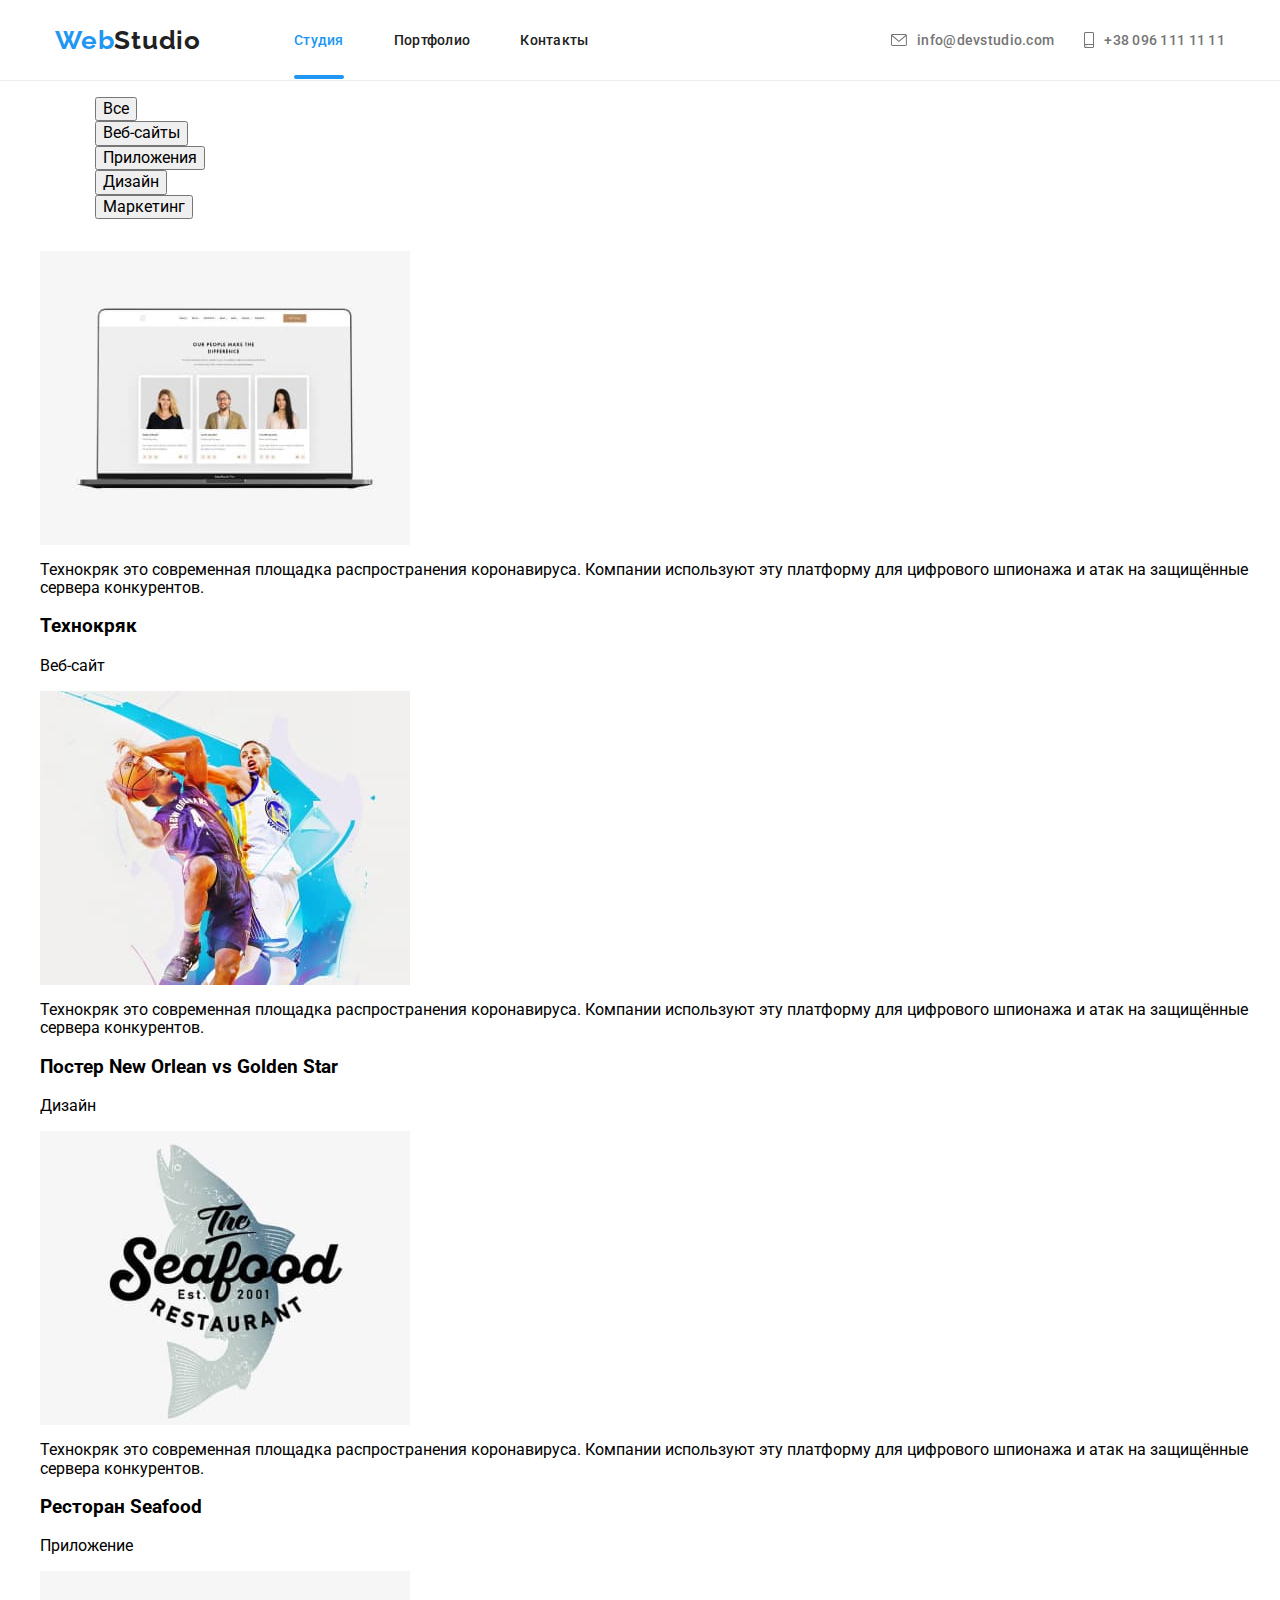
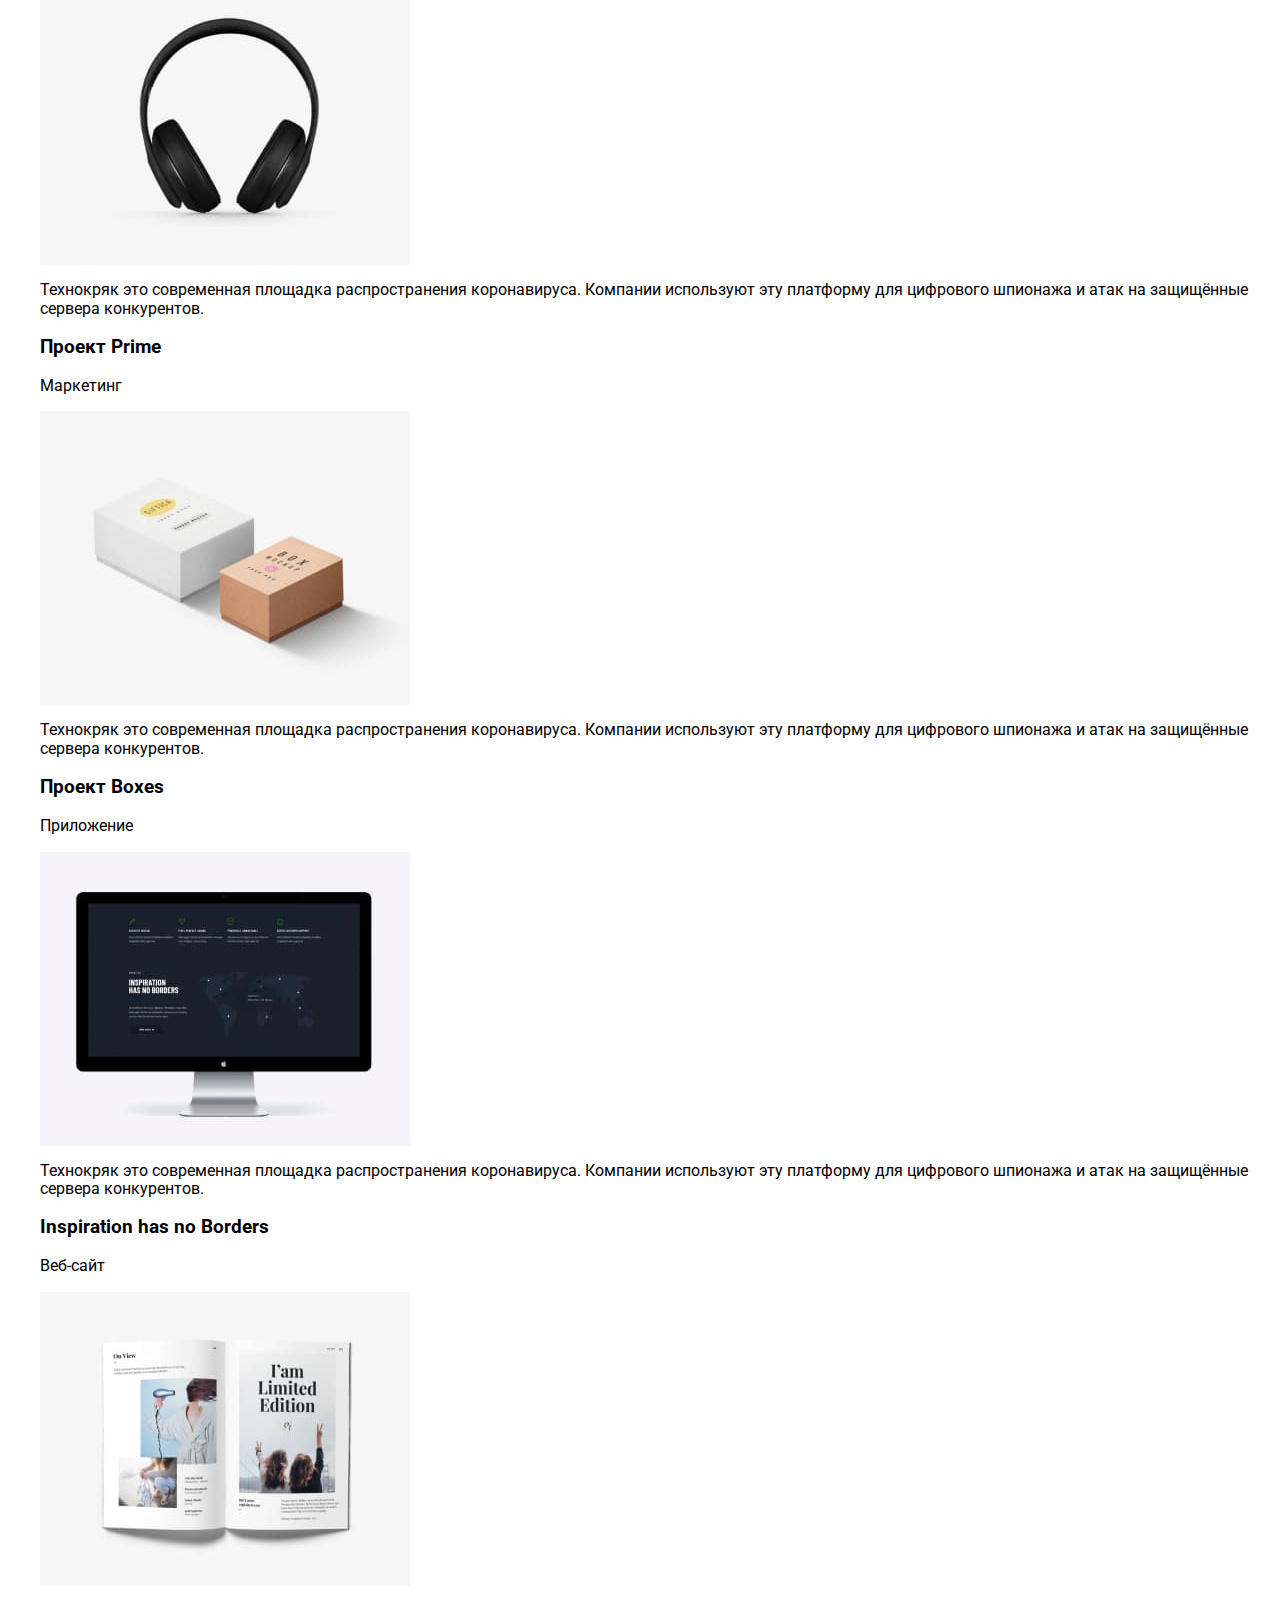
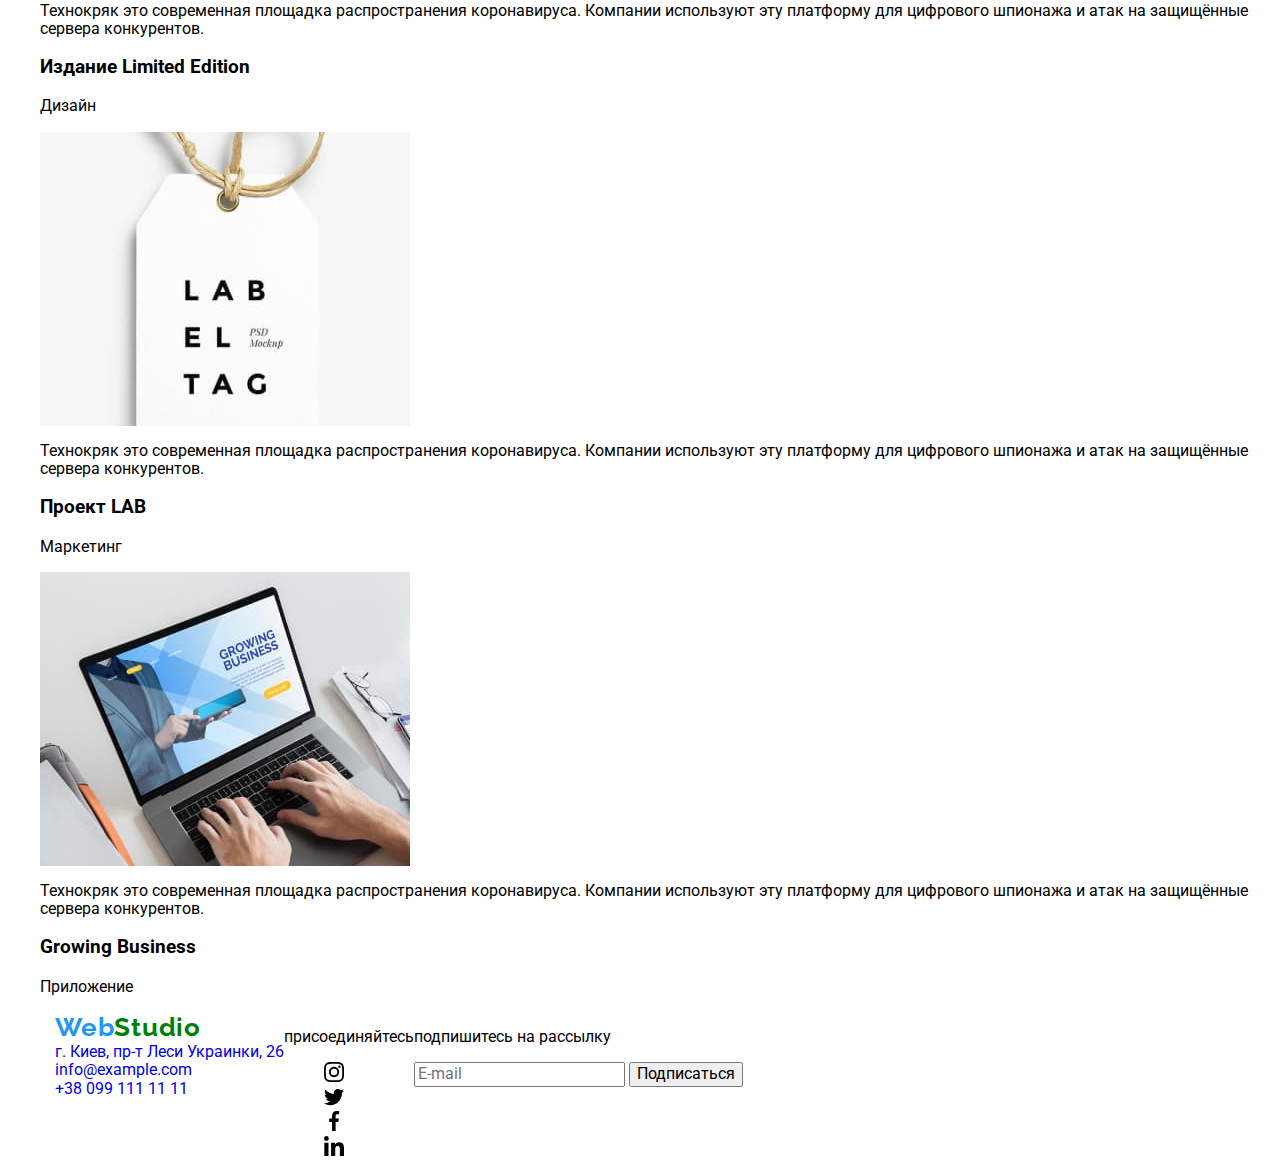
==== portfolio.html @ 6db517cf "Хедер годов. Меню-бургер, почти готово=)" ====
<!DOCTYPE html>
<html lang="ru">
<head>
    <meta charset="UTF-8">
    <meta name="viewport" content="width=device-width, initial-scale=1.0">
    <title>Portfolio</title>
    <link rel="stylesheet" href="./css/modern-normalize.css">
    <link rel="stylesheet" href="./css/main.min.css">
    <link href="https://fonts.googleapis.com/css2?family=Raleway:wght@700&family=Roboto:wght@400;500;700;900&display=swap"
        rel="stylesheet">
    <link rel="preconnect" href="https://fonts.gstatic.com">
</head>
<body>
    <header class="page-header">
        <div class="container--flex page-header__container">
            <a href="#" class="logo-webstudio">Web<span class="logo-webstudio__studio">Studio</span></a>
            <nav class="page-header__site-nav">
                <ul class="nav-list">
                    <li class="nav-list__item"><a class="nav-list__link nav-list__link--current"
                            href="./index.html">Студия</a></li>
                    <li class="nav-list__item"><a class="nav-list__link" href="./portfolio.html">Портфолио</a></li>
                    <li class="nav-list__item"><a class="nav-list__link" href="#contacts">Контакты</a></li>
                </ul>
            </nav>
            <ul class="contact-list">
                <li class="contact-list__item">
                    <a class="contact-list__link" href="mailto:info@devstudio.com">
                        <svg class="contact-list__icon" width="16px" height="12px">
                            <use href="./images/icons.svg#icon-envelope"></use>
                        </svg>
                        info@devstudio.com</a>
                </li>
                <li class="contact-list__item">
                    <a class="contact-list__link" href="tel:+380961111111">
                        <svg class="contact-list__icon" width="10px" height="16px">
                            <use href="./images/icons.svg#icon-smartphone"></use>
                        </svg>
                        +38 096 111 11 11</a>
                </li>
            </ul>
            <button class="page-header__mobileMenu-button">
                <svg class="" width="40px" height="40px">
                    <use href="./images/icons.svg#icon-mobile-menu"></use>
                </svg>
            </button>
        </div>
    </header>
    <main>
        <section class="portfolio">
            <h1 class="visually-hidden">Примеры наших работ</h1>
                <div class="container--flex portfolio__buttons-container">
                    <ul class="portfolio__buttons-list">
                        <li class="portfolio__buttons-item">
                            <button class="portfolio__buttons" type="button">Все</button>
                        </li>
                        <li class="portfolio__buttons-item">
                            <button class="portfolio__buttons" type="button">Веб-сайты</button>
                        </li>
                        <li class="portfolio__buttons-item">
                            <button class="portfolio__buttons" type="button">Приложения</button>
                        </li>
                        <li class="portfolio__buttons-item">
                            <button class="portfolio__buttons" type="button">Дизайн</button>
                        </li>
                        <li class="portfolio__buttons-item">
                            <button class="portfolio__buttons" type="button">Маркетинг</button>
                        </li>
                    </ul>
                </div>
                <div class="container--no-flex portfolio__sites-container--position">
                    <ul class="portfolio__works-list">
                        <li class="portfolio__works-item">
                            <div class="portfolio__photos-container">
                                <img src="./images/technokryak.jpg" alt="img">
                                <div class="portfolio__info-container"> 
                                    <p class="portfolio__info-text">Технокряк это современная площадка распространения коронавируса. Компании используют эту платформу для цифрового
                                    шпионажа и атак на защищённые сервера конкурентов.</p>
                                </div>
                            </div>
                            <div class="portfolio__sites-container">
                                <h3 class="portfolio__sites-name">Технокряк</h3>
                                <p class="portfolio__sites-description">Веб-сайт</p>
                            </div>
                        </li>
                        <li class="portfolio__works-item">
                            <div class="portfolio__photos-container">
                                <img src="./images/poster.jpg" alt="img">
                                <div class="portfolio__info-container">
                                    <p class="portfolio__info-text">Технокряк это современная площадка распространения коронавируса. Компании используют эту платформу для цифрового
                                    шпионажа и атак на защищённые сервера конкурентов.</p>
                                </div>
                            </div>
                            <div class="portfolio__sites-container">
                                <h3 class="portfolio__sites-name">Постер New Orlean vs Golden Star</h3>
                                <p class="portfolio__sites-description">Дизайн</p>
                            </div>
                        </li>
                        <li class="portfolio__works-item">
                            <div class="portfolio__photos-container">
                                <img src="./images/restaurant.jpg" alt="img">
                                <div class="portfolio__info-container">
                                    <p class="portfolio__info-text">Технокряк это современная площадка распространения коронавируса. Компании используют эту платформу для
                                        цифрового
                                        шпионажа и атак на защищённые сервера конкурентов.</p>
                                </div>
                            </div>
                            <div class="portfolio__sites-container">
                                <h3 class="portfolio__sites-name">Ресторан Seafood</h3>
                                <p class="portfolio__sites-description">Приложение</p>
                            </div>
                        </li>
                        <li class="portfolio__works-item">
                            <div class="portfolio__photos-container">
                                <img src="./images/prime.jpg" alt="img">
                                <div class="portfolio__info-container">
                                    <p class="portfolio__info-text">Технокряк это современная площадка распространения коронавируса. Компании используют эту платформу для
                                        цифрового
                                        шпионажа и атак на защищённые сервера конкурентов.</p>
                                </div>
                            </div>
                            <div class="portfolio__sites-container">
                                <h3 class="portfolio__sites-name">Проект Prime</h3>
                                <p class="portfolio__sites-description">Маркетинг</p>
                            </div>
                        </li>
                        <li class="portfolio__works-item">
                            <div class="portfolio__photos-container">
                                <img src="./images/box.jpg" alt="img">
                                <div class="portfolio__info-container">
                                    <p class="portfolio__info-text">Технокряк это современная площадка распространения коронавируса. Компании используют эту платформу для
                                        цифрового
                                        шпионажа и атак на защищённые сервера конкурентов.</p>
                                </div>
                            </div>
                            <div class="portfolio__sites-container">
                                <h3 class="portfolio__sites-name">Проект Boxes</h3>
                                <p class="portfolio__sites-description">Приложение</p>
                            </div>
                        </li>
                        <li class="portfolio__works-item">
                            <div class="portfolio__photos-container">
                               <img src="./images/borders.jpg" alt="img">
                                <div class="portfolio__info-container">
                                    <p class="portfolio__info-text">Технокряк это современная площадка распространения коронавируса. Компании используют эту платформу для
                                        цифрового
                                        шпионажа и атак на защищённые сервера конкурентов.</p>
                                </div>
                            </div>
                            <div class="portfolio__sites-container">
                                <h3 class="portfolio__sites-name">Inspiration has no Borders</h3>
                                <p class="portfolio__sites-description">Веб-сайт</p>
                            </div>
                        </li>
                        <li class="portfolio__works-item">
                            <div class="portfolio__photos-container">
                                <img src="./images/limitededition.jpg" alt="img">
                                <div class="portfolio__info-container">
                                    <p class="portfolio__info-text">Технокряк это современная площадка распространения коронавируса. Компании используют эту платформу для
                                        цифрового
                                        шпионажа и атак на защищённые сервера конкурентов.</p>
                                </div>
                            </div>
                            <div class="portfolio__sites-container">
                                <h3 class="portfolio__sites-name">Издание Limited Edition</h3>
                                <p class="portfolio__sites-description">Дизайн</p>
                            </div>
                        </li>
                        <li class="portfolio__works-item">
                            <div class="portfolio__photos-container">
                                <img src="./images/lab.jpg" alt="img">
                                <div class="portfolio__info-container">
                                    <p class="portfolio__info-text">Технокряк это современная площадка распространения коронавируса. Компании используют эту платформу для
                                        цифрового
                                        шпионажа и атак на защищённые сервера конкурентов.</p>
                                </div>
                            </div>
                            <div class="portfolio__sites-container">
                                <h3 class="portfolio__sites-name">Проект LAB</h3>
                                <p class="portfolio__sites-description">Маркетинг</p>
                            </div>
                        </li>
                        <li class="portfolio__works-item">
                            <div class="portfolio__photos-container">
                                <img src="./images/business.jpg" alt="img">
                                <div class="portfolio__info-container">
                                    <p class="portfolio__info-text">Технокряк это современная площадка распространения коронавируса. Компании используют эту платформу для
                                        цифрового
                                        шпионажа и атак на защищённые сервера конкурентов.</p>
                                </div>
                            </div>
                            <div class="portfolio__sites-container">
                                <h3 class="portfolio__sites-name">Growing Business</h3>
                                <p class="portfolio__sites-description">Приложение</p>
                            </div>
                        </li>
                    </ul>
                </div>
            
        </section>
    </main>
    <footer class="footer" id="contacts">
        <div class="container--flex footer__container--position">
            <div>
                <a href="#" class="logo-webstudio">Web<span class="logo-webstudio__studio-footer">Studio</span></a>
                <address class="footer__address">
                    <a class="footer__link-address" href="#">г. Киев, пр-т Леси Украинки, 26</a><br>
                    <a class="footer__link-contact" href="mailto:info@example.com">info@example.com</a><br>
                    <a class="footer__link-contact" href="tel:+380991111111">+38 099 111 11 11</a>
                </address>
            </div>
            <div class="footer__container">
                <p class="footer__titles">присоединяйтесь</p>
                <ul class="social-networks__list">
                    <li class="social-networks__item">
                        <a class="social-networks__link social-networks__link--background-grey" href="#">
                            <svg class="social-networks__icon--white" width="20px" height="20px">
                                <use href="./images/icons.svg#icon-instagram">
                                </use>
                            </svg>
                        </a>
                    </li>
                    <li class="social-networks__item">
                        <a class="social-networks__link social-networks__link--background-grey" href="#">
                            <svg class="social-networks__icon--white" width="20px" height="20px">
                                <use href="./images/icons.svg#icon-twitter">
                                </use>
                            </svg>
                        </a>
                    </li>
                    <li class="social-networks__item">
                        <a class="social-networks__link social-networks__link--background-grey" href="#">
                            <svg class="social-networks__icon--white" width="20px" height="20px">
                                <use href="./images/icons.svg#icon-facebook">
                                </use>
                            </svg>
                        </a>
                    </li>
                    <li class="social-networks__item">
                        <a class="social-networks__link social-networks__link--background-grey" href="#">
                            <svg class="social-networks__icon--white" width="20px" height="20px">
                                <use href="./images/icons.svg#icon-linkedin">
                                </use>
                            </svg>
                        </a>
                    </li>
                </ul>
            </div>
            <form class="form-subscribe" name="js-speaker-form" autocomplete="on">
                <p class="footer__titles">подпишитесь на рассылку</p>
                <div class="form-subscribe__container">
                    <input class="form-subscribe__input" type="email" name="email" placeholder="E-mail">
                    <button class="main-button form-subscribe__main-button" type="submit">Подписаться</button>
                </div>
            </form>
        </div>
    </footer>
</body>
</html>
---- css/main.min.css ----
:root{--blue-text: rgba(33, 150, 243, 1);--blue-text9: rgba(33, 150, 243, 0.9);--black-text: rgba(33, 33, 33, 1);--black-text20: rgba(33, 33, 33, 0.2);--grey-text: rgba(117, 117, 117, 1);--grey-text5: rgba(117, 117, 117, 0.5);--white-text60: rgba(255, 255, 255, 0.6);--white-text100: rgba(255, 255, 255, 1);--white-text01: rgba(255, 255, 255, 0.1);--white-text30: rgba(255, 255, 255, 0.3);--background-grey: rgba(47, 48, 58, 1);--background-grey8: rgba(47, 48, 58, 0.8);--background-white: rgba(245, 244, 250, 1);--logo-webstudio__studio: rgba(0, 0, 0, 1);--border-color: rgba(236, 236, 236, 1);--grey-social-links: rgba(175, 177, 184, 1)}.visually-hidden{position:absolute;width:1px;height:1px;margin:-1px;border:0;padding:0;white-space:nowrap;-webkit-clip-path:inset(100%);clip-path:inset(100%);clip:rect(0 0 0 0);overflow:hidden}body{font-family:'Roboto', sans-serif}a{text-decoration:none}img{display:block}.container--flex{margin:0px auto;padding:0px 15px;width:480px;display:-webkit-box;display:-ms-flexbox;display:flex}@media (min-width: 481px){.container--flex{width:768px}}@media (min-width: 769px){.container--flex{width:1200px}}@media (min-width: 1200px){.page-header{border-bottom:1px solid #ececec}}.page-header__container{-webkit-box-align:center;-ms-flex-align:center;align-items:center;height:60px}@media (max-width: 480px){.page-header__container{position:relative}}@media (min-width: 481px){.page-header__container{height:80px}}@media (max-width: 768px){.page-header__container{-webkit-box-pack:justify;-ms-flex-pack:justify;justify-content:space-between}}@media (max-width: 1200px){.page-header__container{border-bottom:1px solid #ececec}}@media (max-width: 480px){.page-header__site-nav,.contact-list{display:none}}@media (min-width: 481px){.nav-list{display:-webkit-box;display:-ms-flexbox;display:flex;padding:0px;margin:0px}}.nav-list__item:not(:first-child){margin-left:50px}.page-header__mobileMenu-button{padding:0px;border:none;height:40px;background-color:transparent;-webkit-transition:fill 250ms cubic-bezier(0.4, 0, 0.2, 1);transition:fill 250ms cubic-bezier(0.4, 0, 0.2, 1);color:var(--blue-text);outline:none}.page-header__mobileMenu-button:hover,.page-header__mobileMenu-button:focus{fill:currentColor}@media (min-width: 481px){.page-header__mobileMenu-button{display:none}}.nav-list__link{color:var(--black-text);font-style:normal;font-weight:500;font-size:14px;line-height:16px;letter-spacing:0.02em;-webkit-transition:color 250ms cubic-bezier(0.4, 0, 0.2, 1);transition:color 250ms cubic-bezier(0.4, 0, 0.2, 1)}.nav-list__link:hover,.nav-list__link:focus{color:var(--blue-text);outline:none}.nav-list__link--current{position:relative;color:var(--blue-text);padding:32px 0px}.nav-list__link--current:after{content:'';position:absolute;left:0;bottom:1px;display:block;width:100%;height:4px;background-color:var(--blue-text);border-radius:2px}@media (min-width: 769px){.page-header__site-nav{margin-left:93px}}.contact-list{margin:0px;padding:0px}@media (min-width: 769px){.contact-list{margin-left:auto;display:-webkit-box;display:-ms-flexbox;display:flex}}.contact-list__link{color:var(--grey-text);font-weight:500;font-size:14px;line-height:16px;letter-spacing:0.02em;display:-webkit-box;display:-ms-flexbox;display:flex;-webkit-box-align:center;-ms-flex-align:center;align-items:center;-webkit-transition:color 250ms cubic-bezier(0.4, 0, 0.2, 1);transition:color 250ms cubic-bezier(0.4, 0, 0.2, 1);outline:none}.contact-list__link:hover,.contact-list__link:focus{color:var(--blue-text)}@media (max-width: 768px){.contact-list__item:last-child{margin-top:10px}}@media (min-width: 769px){.contact-list__item:last-child{margin-left:30px}}.contact-list__icon{margin-right:10px;fill:currentColor}.icon-close{display:none}.page-header__mobileMenu-button.is-open .icon-close{display:block}.page-header__mobileMenu-button.is-open .icon-menu{display:none}.container-menu{display:none;background-color:teal;position:absolute;top:100%;left:0;width:100%;height:796px;padding:15px}.container-menu.is-open{display:block}.logo-webstudio{color:var(--blue-text);font-family:'Raleway', sans-serif;font-style:normal;font-weight:bold;font-size:26px;line-height:31px;letter-spacing:0.03em;outline-color:var(--blue-text)}.logo-webstudio__studio{color:var(--black-text)}.logo-webstudio__studio-footer{color:green}
/*# sourceMappingURL=main.min.css.map */
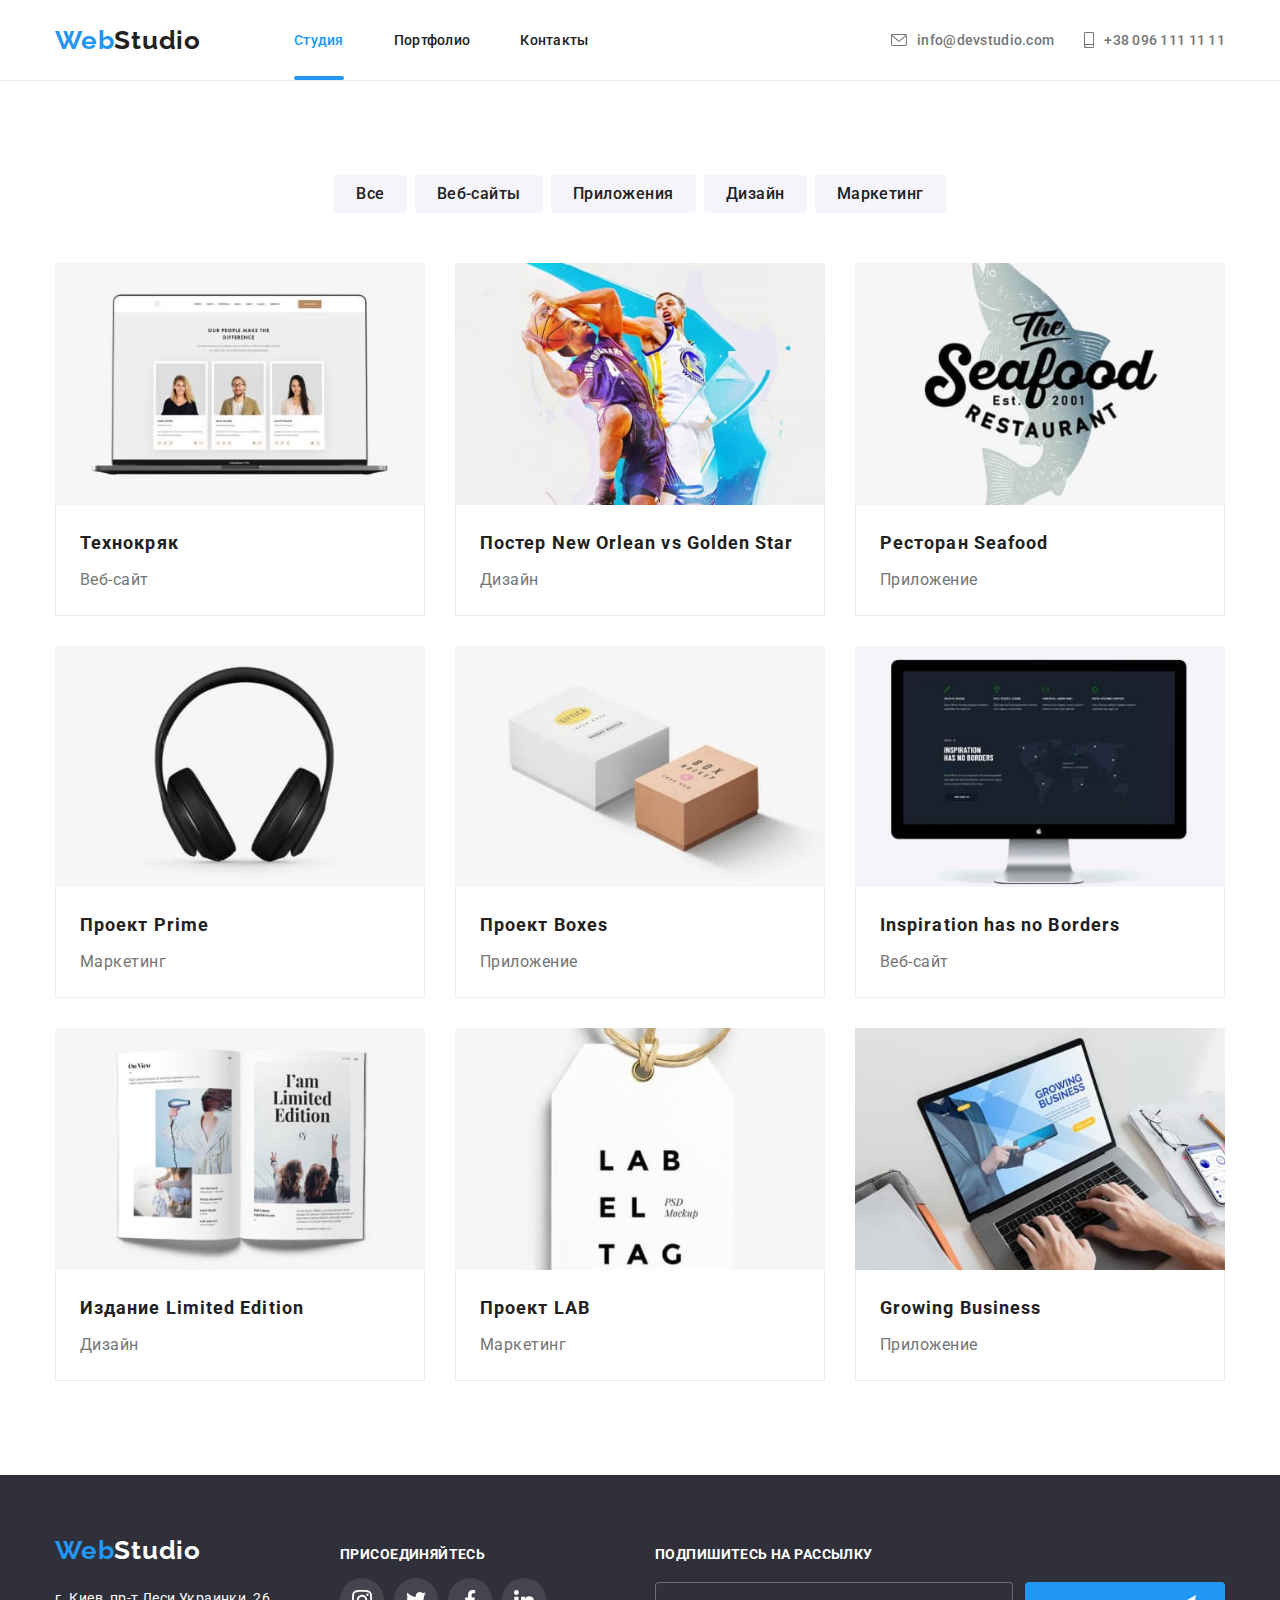
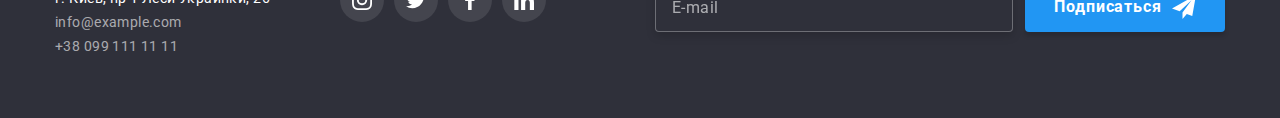
==== commit 710ef73c: "ДЗ - перед проверкой ментором." ====
--- a/portfolio.html
+++ b/portfolio.html
@@ -12,7 +12,7 @@
 </head>
 <body>
     <header class="page-header">
-        <div class="container--flex page-header__container">
+        <div class="container container--flex page-header__container">
             <a href="#" class="logo-webstudio">Web<span class="logo-webstudio__studio">Studio</span></a>
             <nav class="page-header__site-nav">
                 <ul class="nav-list">
@@ -38,9 +38,10 @@
                         +38 096 111 11 11</a>
                 </li>
             </ul>
-            <button class="page-header__mobileMenu-button">
-                <svg class="" width="40px" height="40px">
-                    <use href="./images/icons.svg#icon-mobile-menu"></use>
+            <button type="button" class="page-header__mobileMenu-button" aria-expanded="false" aria-controls="mobile-menu"
+                js-open-menu>
+                <svg width="40px" height="40px" aria-label="Переключатель мобильного меню">
+                    <use class="icon-menu " href="./images/icons.svg#icon-mobile-menu"></use>
                 </svg>
             </button>
         </div>
@@ -48,7 +49,7 @@
     <main>
         <section class="portfolio">
             <h1 class="visually-hidden">Примеры наших работ</h1>
-                <div class="container--flex portfolio__buttons-container">
+                <div class="container portfolio__buttons-container">
                     <ul class="portfolio__buttons-list">
                         <li class="portfolio__buttons-item">
                             <button class="portfolio__buttons" type="button">Все</button>
@@ -67,11 +68,11 @@
                         </li>
                     </ul>
                 </div>
-                <div class="container--no-flex portfolio__sites-container--position">
+                <div class="container portfolio__sites-container--position">
                     <ul class="portfolio__works-list">
                         <li class="portfolio__works-item">
                             <div class="portfolio__photos-container">
-                                <img src="./images/technokryak.jpg" alt="img">
+                                <img class="portfolio__img" srcset="./images/portfolio/technokryak.jpg 1x, ./images/portfolio/technokryak@2x.jpg 2x" src="./images/technokryak.jpg" alt="img">
                                 <div class="portfolio__info-container"> 
                                     <p class="portfolio__info-text">Технокряк это современная площадка распространения коронавируса. Компании используют эту платформу для цифрового
                                     шпионажа и атак на защищённые сервера конкурентов.</p>
@@ -84,7 +85,7 @@
                         </li>
                         <li class="portfolio__works-item">
                             <div class="portfolio__photos-container">
-                                <img src="./images/poster.jpg" alt="img">
+                                <img class="portfolio__img" srcset="./images/portfolio/poster.jpg 1x, ./images/portfolio/poster@2x.jpg 2x" src="./images/poster.jpg" alt="img">
                                 <div class="portfolio__info-container">
                                     <p class="portfolio__info-text">Технокряк это современная площадка распространения коронавируса. Компании используют эту платформу для цифрового
                                     шпионажа и атак на защищённые сервера конкурентов.</p>
@@ -97,7 +98,7 @@
                         </li>
                         <li class="portfolio__works-item">
                             <div class="portfolio__photos-container">
-                                <img src="./images/restaurant.jpg" alt="img">
+                                <img class="portfolio__img" srcset="./images/portfolio/restaurant.jpg 1x, ./images/portfolio/restaurant@2x.jpg 2x" src="./images/restaurant.jpg" alt="img">
                                 <div class="portfolio__info-container">
                                     <p class="portfolio__info-text">Технокряк это современная площадка распространения коронавируса. Компании используют эту платформу для
                                         цифрового
@@ -111,7 +112,7 @@
                         </li>
                         <li class="portfolio__works-item">
                             <div class="portfolio__photos-container">
-                                <img src="./images/prime.jpg" alt="img">
+                                <img class="portfolio__img" srcset="./images/portfolio/prime.jpg 1x, ./images/portfolio/prime@2x.jpg 2x" src="./images/prime.jpg" alt="img">
                                 <div class="portfolio__info-container">
                                     <p class="portfolio__info-text">Технокряк это современная площадка распространения коронавируса. Компании используют эту платформу для
                                         цифрового
@@ -125,7 +126,7 @@
                         </li>
                         <li class="portfolio__works-item">
                             <div class="portfolio__photos-container">
-                                <img src="./images/box.jpg" alt="img">
+                                <img class="portfolio__img" srcset="./images/portfolio/box.jpg 1x, ./images/portfolio/box@2x.jpg 2x" src="./images/box.jpg" alt="img">
                                 <div class="portfolio__info-container">
                                     <p class="portfolio__info-text">Технокряк это современная площадка распространения коронавируса. Компании используют эту платформу для
                                         цифрового
@@ -139,7 +140,7 @@
                         </li>
                         <li class="portfolio__works-item">
                             <div class="portfolio__photos-container">
-                               <img src="./images/borders.jpg" alt="img">
+                               <img class="portfolio__img" srcset="./images/portfolio/borders.jpg 1x, ./images/portfolio/borders@2x.jpg 2x" src="./images/borders.jpg" alt="img">
                                 <div class="portfolio__info-container">
                                     <p class="portfolio__info-text">Технокряк это современная площадка распространения коронавируса. Компании используют эту платформу для
                                         цифрового
@@ -153,7 +154,7 @@
                         </li>
                         <li class="portfolio__works-item">
                             <div class="portfolio__photos-container">
-                                <img src="./images/limitededition.jpg" alt="img">
+                                <img class="portfolio__img" srcset="./images/portfolio/limitededition.jpg 1x, ./images/portfolio/limitededition@2x.jpg 2x" src="./images/limitededition.jpg" alt="img">
                                 <div class="portfolio__info-container">
                                     <p class="portfolio__info-text">Технокряк это современная площадка распространения коронавируса. Компании используют эту платформу для
                                         цифрового
@@ -167,7 +168,7 @@
                         </li>
                         <li class="portfolio__works-item">
                             <div class="portfolio__photos-container">
-                                <img src="./images/lab.jpg" alt="img">
+                                <img class="portfolio__img" srcset="./images/portfolio/lab.jpg 1x, ./images/portfolio/lab@2x.jpg 2x" src="./images/lab.jpg" alt="img">
                                 <div class="portfolio__info-container">
                                     <p class="portfolio__info-text">Технокряк это современная площадка распространения коронавируса. Компании используют эту платформу для
                                         цифрового
@@ -181,7 +182,7 @@
                         </li>
                         <li class="portfolio__works-item">
                             <div class="portfolio__photos-container">
-                                <img src="./images/business.jpg" alt="img">
+                                <img  class="portfolio__img" srcset="./images/portfolio/business.jpg 1x, ./images/portfolio/business@2x.jpg 2x" src="./images/business.jpg" alt="img">
                                 <div class="portfolio__info-container">
                                     <p class="portfolio__info-text">Технокряк это современная площадка распространения коронавируса. Компании используют эту платформу для
                                         цифрового
@@ -197,11 +198,53 @@
                 </div>
             
         </section>
+        <div class="container-menu" id="mobile-menu" js-menu-container>
+            <button type="button" class="page-header__mobileMenu-buttonClose" js-close-menu>
+                <svg width="40px" height="40px">
+                    <use href="./images/icons.svg#icon-close"></use>
+                </svg>
+            </button>
+            <nav class="burger-nav">
+                <ul class="burger-nav__list">
+                    <li class="burger-nav__item"><a class="burger-nav__link burger-nav__link--current"
+                            href="./index.html">Студия</a></li>
+                    <li class="burger-nav__item"><a class="burger-nav__link" href="./portfolio.html">Портфолио</a></li>
+                    <li class="burger-nav__item"><a class="burger-nav__link" href="#contacts">Контакты</a></li>
+                </ul>
+            </nav>
+            <ul class="burger-contact__list">
+                <li class="burger-contact__item">
+                    <a class="burger-contact__link burger-contact__link--tel" href="tel:+380961111111">+38 096 111 11 11</a>
+                </li>
+                <li class="burger-contact__item">
+                    <a class="burger-contact__link burger-contact__link--mail"
+                        href="mailto:info@devstudio.com">info@devstudio.com</a>
+                </li>
+            </ul>
+            <ul class="burger-socialNetworks__list">
+                <li class="burger-socialNetworks__item">
+                    <a class="burger-socialNetworks__link burger-socialNetworks__link--line"
+                        href="https://www.instagram.com/">Instagram</a>
+                </li>
+                <li class="burger-socialNetworks__item">
+                    <a class="burger-socialNetworks__link burger-socialNetworks__link--line"
+                        href="https://www.twitter.com/">Twitter</a>
+                </li>
+                <li class="burger-socialNetworks__item">
+                    <a class="burger-socialNetworks__link burger-socialNetworks__link--line"
+                        href="https://www.facebook.com/">Facebook</a>
+                </li>
+                <li class="burger-socialNetworks__item">
+                    <a class="burger-socialNetworks__link" href="https://www.linkedin.com/">LinkedIn</a>
+                </li>
+            </ul>
+        </div>
     </main>
     <footer class="footer" id="contacts">
-        <div class="container--flex footer__container--position">
-            <div>
-                <a href="#" class="logo-webstudio">Web<span class="logo-webstudio__studio-footer">Studio</span></a>
+        <div class="container footer__container--position">
+            <div class="container__logo-adress">
+                <a href="#" class="logo-webstudio logo-webstudio ">Web<span
+                        class="logo-webstudio__studio-footer">Studio</span></a>
                 <address class="footer__address">
                     <a class="footer__link-address" href="#">г. Киев, пр-т Леси Украинки, 26</a><br>
                     <a class="footer__link-contact" href="mailto:info@example.com">info@example.com</a><br>
@@ -254,5 +297,7 @@
             </form>
         </div>
     </footer>
+    <script src="./js/modal.js"></script>
+    <script src="./js/menu.js"></script>
 </body>
 </html>--- a/css/main.min.css
+++ b/css/main.min.css
@@ -1,2 +1,2 @@
-:root{--blue-text: rgba(33, 150, 243, 1);--blue-text9: rgba(33, 150, 243, 0.9);--black-text: rgba(33, 33, 33, 1);--black-text20: rgba(33, 33, 33, 0.2);--grey-text: rgba(117, 117, 117, 1);--grey-text5: rgba(117, 117, 117, 0.5);--white-text60: rgba(255, 255, 255, 0.6);--white-text100: rgba(255, 255, 255, 1);--white-text01: rgba(255, 255, 255, 0.1);--white-text30: rgba(255, 255, 255, 0.3);--background-grey: rgba(47, 48, 58, 1);--background-grey8: rgba(47, 48, 58, 0.8);--background-white: rgba(245, 244, 250, 1);--logo-webstudio__studio: rgba(0, 0, 0, 1);--border-color: rgba(236, 236, 236, 1);--grey-social-links: rgba(175, 177, 184, 1)}.visually-hidden{position:absolute;width:1px;height:1px;margin:-1px;border:0;padding:0;white-space:nowrap;-webkit-clip-path:inset(100%);clip-path:inset(100%);clip:rect(0 0 0 0);overflow:hidden}body{font-family:'Roboto', sans-serif}a{text-decoration:none}img{display:block}.container--flex{margin:0px auto;padding:0px 15px;width:480px;display:-webkit-box;display:-ms-flexbox;display:flex}@media (min-width: 481px){.container--flex{width:768px}}@media (min-width: 769px){.container--flex{width:1200px}}@media (min-width: 1200px){.page-header{border-bottom:1px solid #ececec}}.page-header__container{-webkit-box-align:center;-ms-flex-align:center;align-items:center;height:60px}@media (max-width: 480px){.page-header__container{position:relative}}@media (min-width: 481px){.page-header__container{height:80px}}@media (max-width: 768px){.page-header__container{-webkit-box-pack:justify;-ms-flex-pack:justify;justify-content:space-between}}@media (max-width: 1200px){.page-header__container{border-bottom:1px solid #ececec}}@media (max-width: 480px){.page-header__site-nav,.contact-list{display:none}}@media (min-width: 481px){.nav-list{display:-webkit-box;display:-ms-flexbox;display:flex;padding:0px;margin:0px}}.nav-list__item:not(:first-child){margin-left:50px}.page-header__mobileMenu-button{padding:0px;border:none;height:40px;background-color:transparent;-webkit-transition:fill 250ms cubic-bezier(0.4, 0, 0.2, 1);transition:fill 250ms cubic-bezier(0.4, 0, 0.2, 1);color:var(--blue-text);outline:none}.page-header__mobileMenu-button:hover,.page-header__mobileMenu-button:focus{fill:currentColor}@media (min-width: 481px){.page-header__mobileMenu-button{display:none}}.nav-list__link{color:var(--black-text);font-style:normal;font-weight:500;font-size:14px;line-height:16px;letter-spacing:0.02em;-webkit-transition:color 250ms cubic-bezier(0.4, 0, 0.2, 1);transition:color 250ms cubic-bezier(0.4, 0, 0.2, 1)}.nav-list__link:hover,.nav-list__link:focus{color:var(--blue-text);outline:none}.nav-list__link--current{position:relative;color:var(--blue-text);padding:32px 0px}.nav-list__link--current:after{content:'';position:absolute;left:0;bottom:1px;display:block;width:100%;height:4px;background-color:var(--blue-text);border-radius:2px}@media (min-width: 769px){.page-header__site-nav{margin-left:93px}}.contact-list{margin:0px;padding:0px}@media (min-width: 769px){.contact-list{margin-left:auto;display:-webkit-box;display:-ms-flexbox;display:flex}}.contact-list__link{color:var(--grey-text);font-weight:500;font-size:14px;line-height:16px;letter-spacing:0.02em;display:-webkit-box;display:-ms-flexbox;display:flex;-webkit-box-align:center;-ms-flex-align:center;align-items:center;-webkit-transition:color 250ms cubic-bezier(0.4, 0, 0.2, 1);transition:color 250ms cubic-bezier(0.4, 0, 0.2, 1);outline:none}.contact-list__link:hover,.contact-list__link:focus{color:var(--blue-text)}@media (max-width: 768px){.contact-list__item:last-child{margin-top:10px}}@media (min-width: 769px){.contact-list__item:last-child{margin-left:30px}}.contact-list__icon{margin-right:10px;fill:currentColor}.icon-close{display:none}.page-header__mobileMenu-button.is-open .icon-close{display:block}.page-header__mobileMenu-button.is-open .icon-menu{display:none}.container-menu{display:none;background-color:teal;position:absolute;top:100%;left:0;width:100%;height:796px;padding:15px}.container-menu.is-open{display:block}.logo-webstudio{color:var(--blue-text);font-family:'Raleway', sans-serif;font-style:normal;font-weight:bold;font-size:26px;line-height:31px;letter-spacing:0.03em;outline-color:var(--blue-text)}.logo-webstudio__studio{color:var(--black-text)}.logo-webstudio__studio-footer{color:green}
+:root{--blue-text: rgba(33, 150, 243, 1);--blue-text9: rgba(33, 150, 243, 0.9);--black-text: rgba(33, 33, 33, 1);--black-text20: rgba(33, 33, 33, 0.2);--grey-text: rgba(117, 117, 117, 1);--grey-text5: rgba(117, 117, 117, 0.5);--white-text60: rgba(255, 255, 255, 0.6);--white-text100: rgba(255, 255, 255, 1);--white-text01: rgba(255, 255, 255, 0.1);--white-text30: rgba(255, 255, 255, 0.3);--background-grey: rgba(47, 48, 58, 1);--background-grey8: rgba(47, 48, 58, 0.8);--background-white: rgba(245, 244, 250, 1);--logo-webstudio__studio: rgba(0, 0, 0, 1);--border-color: rgba(236, 236, 236, 1);--grey-social-links: rgba(175, 177, 184, 1)}.visually-hidden{position:absolute;width:1px;height:1px;margin:-1px;border:0;padding:0;white-space:nowrap;-webkit-clip-path:inset(100%);clip-path:inset(100%);clip:rect(0 0 0 0);overflow:hidden}body{font-family:'Roboto', sans-serif}a{text-decoration:none}img{display:block;max-width:100%;height:auto}.container--flex{display:-webkit-box;display:-ms-flexbox;display:flex}.container{margin-left:auto;margin-right:auto;padding-left:15px;padding-right:15px;min-width:320px;max-width:480px}@media (min-width: 768px){.container{max-width:768px}}@media (min-width: 1200px){.container{max-width:1200px}}.page-header{border-bottom:1px solid #ececec}.page-header__container{-webkit-box-align:center;-ms-flex-align:center;align-items:center;height:60px;-webkit-box-pack:justify;-ms-flex-pack:justify;justify-content:space-between}@media (max-width: 767px){.page-header__container{position:relative}}@media (min-width: 768px){.page-header__container{height:80px}}@media (max-width: 767px){.page-header__site-nav,.contact-list{display:none}}@media (min-width: 1200px){.page-header__site-nav{margin-left:93px}}@media (min-width: 768px){.nav-list{display:-webkit-box;display:-ms-flexbox;display:flex;padding:0px;margin:0px}}.nav-list__item:not(:first-child){margin-left:50px}.nav-list__link{color:var(--black-text);font-style:normal;font-weight:500;font-size:14px;line-height:16px;letter-spacing:0.02em;-webkit-transition:color 250ms cubic-bezier(0.4, 0, 0.2, 1);transition:color 250ms cubic-bezier(0.4, 0, 0.2, 1)}.nav-list__link:hover,.nav-list__link:focus{color:var(--blue-text);outline:none}.nav-list__link--current{position:relative;color:var(--blue-text);padding:32px 0px}.nav-list__link--current:after{content:'';position:absolute;left:0;bottom:0px;display:block;width:100%;height:4px;background-color:var(--blue-text);border-radius:2px}.contact-list{margin:0px;padding:0px}@media (min-width: 1200px){.contact-list{margin-left:auto;display:-webkit-box;display:-ms-flexbox;display:flex}}.contact-list__link{color:var(--grey-text);font-weight:500;font-size:14px;line-height:16px;letter-spacing:0.02em;display:-webkit-box;display:-ms-flexbox;display:flex;-webkit-box-align:center;-ms-flex-align:center;align-items:center;-webkit-transition:color 250ms cubic-bezier(0.4, 0, 0.2, 1);transition:color 250ms cubic-bezier(0.4, 0, 0.2, 1);outline:none}.contact-list__link:hover,.contact-list__link:focus{color:var(--blue-text)}@media (max-width: 1199px){.contact-list__item:last-child{margin-top:10px}}@media (min-width: 1200px){.contact-list__item:last-child{margin-left:30px}}.contact-list__icon{margin-right:10px;fill:currentColor}.page-header__mobileMenu-button{padding:0px;border:none;height:40px;background-color:transparent;-webkit-transition:fill 250ms cubic-bezier(0.4, 0, 0.2, 1);transition:fill 250ms cubic-bezier(0.4, 0, 0.2, 1);color:var(--blue-text);outline:none}.page-header__mobileMenu-button:hover,.page-header__mobileMenu-button:focus{fill:currentColor}@media (min-width: 768px){.page-header__mobileMenu-button{display:none}}.main-section{background-image:-webkit-gradient(linear, left top, right top, from(rgba(47,48,58,0.4)), to(rgba(47,48,58,0.4))),url("../images/hero/hero480.jpg");background-image:linear-gradient(to right, rgba(47,48,58,0.4), rgba(47,48,58,0.4)),url("../images/hero/hero480.jpg");text-align:center;background-position:center;background-size:cover;margin-left:auto;margin-right:auto;max-width:1600px;padding:118px 0px}@media (min-device-pixel-ratio: 2), (-webkit-min-device-pixel-ratio: 2), (min-resolution: 192dpi), (min-resolution: 2dppx){.main-section{background-image:-webkit-gradient(linear, left top, right top, from(rgba(47,48,58,0.4)), to(rgba(47,48,58,0.4))),url("../images/hero/hero480@x2.jpg");background-image:linear-gradient(to right, rgba(47,48,58,0.4), rgba(47,48,58,0.4)),url("../images/hero/hero480@x2.jpg")}}@media (min-width: 480px){.main-section{background-image:-webkit-gradient(linear, left top, right top, from(rgba(47,48,58,0.4)), to(rgba(47,48,58,0.4))),url("../images/hero/hero768.jpg");background-image:linear-gradient(to right, rgba(47,48,58,0.4), rgba(47,48,58,0.4)),url("../images/hero/hero768.jpg")}}@media (min-width: 480px) and (min-device-pixel-ratio: 2), (min-width: 480px) and (-webkit-min-device-pixel-ratio: 2), (min-width: 480px) and (min-resolution: 192dpi), (min-width: 480px) and (min-resolution: 2dppx){.main-section{background-image:-webkit-gradient(linear, left top, right top, from(rgba(47,48,58,0.4)), to(rgba(47,48,58,0.4))),url("../images/hero/hero768@x2.jpg");background-image:linear-gradient(to right, rgba(47,48,58,0.4), rgba(47,48,58,0.4)),url("../images/hero/hero768@x2.jpg")}}@media (min-width: 768px){.main-section{background-image:-webkit-gradient(linear, left top, right top, from(rgba(47,48,58,0.4)), to(rgba(47,48,58,0.4))),url("../images/hero/hero1600.jpg");background-image:linear-gradient(to right, rgba(47,48,58,0.4), rgba(47,48,58,0.4)),url("../images/hero/hero1600.jpg")}}@media (min-width: 768px) and (min-device-pixel-ratio: 2), (min-width: 768px) and (-webkit-min-device-pixel-ratio: 2), (min-width: 768px) and (min-resolution: 192dpi), (min-width: 768px) and (min-resolution: 2dppx){.main-section{background-image:-webkit-gradient(linear, left top, right top, from(rgba(47,48,58,0.4)), to(rgba(47,48,58,0.4))),url("../images/hero/hero1600@x2.jpg");background-image:linear-gradient(to right, rgba(47,48,58,0.4), rgba(47,48,58,0.4)),url("../images/hero/hero1600@x2.jpg")}}@media (min-width: 1200px){.main-section{padding-top:200px;padding-bottom:200px}}.main-section__title{margin:0;color:var(--white-text100);font-weight:900;font-size:26px;line-height:42px;letter-spacing:0.06em;text-transform:uppercase}@media (min-width: 1200px){.main-section__title{font-size:44px;line-height:60px}}.main-button{margin-left:auto;margin-right:auto;display:block;width:200px;height:50px;background-color:var(--blue-text);border:none;border-radius:4px;color:var(--white-text100);margin-top:30px;padding:0;font-weight:bold;font-size:16px;line-height:30px;letter-spacing:0.06em;-webkit-box-shadow:0px 4px 4px rgba(0,0,0,0.15);box-shadow:0px 4px 4px rgba(0,0,0,0.15)}.advantages{padding:60px 0px}@media (min-width: 1200px){.advantages{padding:94px 0px}}.advantages__list{padding:0px;margin:-30px}@media (min-width: 768px){.advantages__list{margin:-15px;display:-webkit-box;display:-ms-flexbox;display:flex}}@media (min-width: 768px) and (max-width: 1199px){.advantages__list{-ms-flex-wrap:wrap;flex-wrap:wrap}}.advantages__item{margin:30px}@media (min-width: 768px){.advantages__item{margin:15px}}@media (min-width: 768px) and (max-width: 1199px){.advantages__item{-ms-flex-preferred-size:calc((100% - 4 * 15px) / 2);flex-basis:calc((100% - 4 * 15px) / 2)}}.advantages__container{height:120px;border-radius:4px;background-color:var(--background-white);margin-bottom:30px;display:-webkit-box;display:-ms-flexbox;display:flex;-webkit-box-pack:center;-ms-flex-pack:center;justify-content:center;-webkit-box-align:center;-ms-flex-align:center;align-items:center}.advantages__icon{width:70px;height:70px;fill:var(--black-text)}.advantages__title{color:var(--black-text);font-size:14px;letter-spacing:0.03em;text-transform:uppercase;margin:0px;margin-bottom:10px}@media (max-width: 767px){.advantages__title{text-align:center}}.advantages__text{color:var(--grey-text);font-size:14px;line-height:24px;letter-spacing:0.03em;margin:0px}.studio{padding-bottom:94px}@media (max-width: 1199px){.studio{display:none}}.studio__title{color:var(--black-text);font-style:normal;font-weight:bold;font-size:36px;line-height:42px;letter-spacing:0.03em;text-align:center;margin:0px}.studio__container{margin-top:50px}.studio__list{margin:0;padding:0px;display:-webkit-box;display:-ms-flexbox;display:flex}.studio__item{position:relative;background-color:var(--white-text100)}.studio__item:not(:first-child){margin-left:30px}.studio__container-text{position:absolute;display:-webkit-box;display:-ms-flexbox;display:flex;-webkit-box-pack:center;-ms-flex-pack:center;justify-content:center;-webkit-box-align:center;-ms-flex-align:center;align-items:center;color:var(--white-text100);bottom:0;background-color:var(--background-grey8);height:70px;width:100%;font-weight:bold;font-size:14px;letter-spacing:0.03em;text-transform:uppercase}.studio__text{margin:0px}.team{background-color:var(--background-white);padding-top:60px;padding-bottom:60px}@media (min-width: 1200px){.team{padding-top:94px;padding-bottom:94px}}.team__title{color:var(--black-text);font-size:28px;line-height:33px;text-align:center;letter-spacing:0.03em;margin:0px}@media (min-width: 1200px){.team__title{font-size:36px;line-height:42px}}.team__container{margin-top:30px}@media (min-width: 1200px){.team__container{margin-top:50px}}.team__list{padding:0px;margin:0px}@media (min-width: 768px){.team__list{display:-webkit-box;display:-ms-flexbox;display:flex}}@media (min-width: 768px) and (max-width: 1199px){.team__list{margin:-15px;-ms-flex-wrap:wrap;flex-wrap:wrap}}.team__item{position:relative;background-color:var(--white-text100);-webkit-box-shadow:0px 1px 3px rgba(0,0,0,0.12),0px 1px 1px rgba(0,0,0,0.14),0px 2px 1px rgba(0,0,0,0.2);box-shadow:0px 1px 3px rgba(0,0,0,0.12),0px 1px 1px rgba(0,0,0,0.14),0px 2px 1px rgba(0,0,0,0.2);border-radius:0px 0px 4px 4px;padding-bottom:24px}@media (min-width: 1200px){.team__item{padding-bottom:30px}.team__item:not(:first-child){margin-left:30px}}@media (max-width: 767px){.team__item:not(:first-child){margin-top:30px}}@media (min-width: 768px) and (max-width: 1199px){.team__item{margin:15px;-ms-flex-preferred-size:calc((100% - 4 * 15px) / 2);flex-basis:calc((100% - 4 * 15px) / 2)}}.team__names{color:var(--black-text);font-weight:500;font-size:16px;line-height:19px;letter-spacing:0.03em;margin:0px;margin-top:30px;text-align:center}.team__text{color:var(--grey-text);font-size:16px;line-height:19px;letter-spacing:0.03em;margin:0px;margin-top:10px;margin-bottom:30px;text-align:center}.team__img{width:100%}.clients{padding:60px 0px}@media (min-width: 1200px){.clients{padding:94px 0px}}.clients__title{margin:0px;color:var(--black-text);font-size:28px;line-height:33px;text-align:center;letter-spacing:0.03em}@media (min-width: 1200px){.clients__title{font-size:36px;line-height:42px}}.clients__container{margin-top:30px}@media (min-width: 1200px){.clients__container{margin-top:50px}}.clients__list{padding:0px;margin:-15px;display:-webkit-box;display:-ms-flexbox;display:flex;-ms-flex-wrap:wrap;flex-wrap:wrap}.clients__item{margin:15px;-ms-flex-preferred-size:calc((100% - 4 * 15px) / 2);flex-basis:calc((100% - 4 * 15px) / 2)}@media (min-width: 768px){.clients__item{-ms-flex-preferred-size:calc((100% - 6 * 15px) / 3);flex-basis:calc((100% - 6 * 15px) / 3)}}@media (min-width: 1200px){.clients__item{-ms-flex-preferred-size:calc((100% - 12 * 15px) / 6);flex-basis:calc((100% - 12 * 15px) / 6)}}.clients__link{display:-webkit-box;display:-ms-flexbox;display:flex;-webkit-box-pack:center;-ms-flex-pack:center;justify-content:center;-webkit-box-align:center;-ms-flex-align:center;align-items:center;height:90px;border:1px solid var(--grey-social-links);border-radius:4px;color:var(--grey-social-links);outline:none;-webkit-transition:color 250ms cubic-bezier(0.4, 0, 0.2, 1),border-color 250ms cubic-bezier(0.4, 0, 0.2, 1);transition:color 250ms cubic-bezier(0.4, 0, 0.2, 1),border-color 250ms cubic-bezier(0.4, 0, 0.2, 1)}.clients__link:hover,.clients__link:focus{border-color:var(--blue-text);color:var(--blue-text)}.clients__icon{fill:currentColor}.backdrop{position:fixed;top:0;left:0;width:100%;height:100%;background-color:rgba(0,0,0,0.2);opacity:1;-webkit-transition:opacity 250ms cubic-bezier(0.4, 0, 0.2, 1);transition:opacity 250ms cubic-bezier(0.4, 0, 0.2, 1)}.backdrop.is-hidden{pointer-events:none;opacity:0}.modal{position:absolute;top:50%;left:50%;width:450px;height:610px;background-color:var(--white-text100);border-radius:4px;-webkit-box-shadow:0px 1px 3px rgba(0,0,0,0.12),0px 1px 1px rgba(0,0,0,0.14),0px 2px 1px rgba(0,0,0,0.2);box-shadow:0px 1px 3px rgba(0,0,0,0.12),0px 1px 1px rgba(0,0,0,0.14),0px 2px 1px rgba(0,0,0,0.2);padding:40px;-webkit-transform:translate(-50%, -50%) scale(1);transform:translate(-50%, -50%) scale(1);opacity:1;-webkit-transition:opacity 250ms cubic-bezier(0.4, 0, 0.2, 1),-webkit-transform 250ms cubic-bezier(0.4, 0, 0.2, 1);transition:opacity 250ms cubic-bezier(0.4, 0, 0.2, 1),-webkit-transform 250ms cubic-bezier(0.4, 0, 0.2, 1);transition:transform 250ms cubic-bezier(0.4, 0, 0.2, 1),opacity 250ms cubic-bezier(0.4, 0, 0.2, 1);transition:transform 250ms cubic-bezier(0.4, 0, 0.2, 1),opacity 250ms cubic-bezier(0.4, 0, 0.2, 1),-webkit-transform 250ms cubic-bezier(0.4, 0, 0.2, 1)}@media (min-width: 768px){.modal{width:528px;height:581px}}.backdrop.is-hidden .modal{opacity:0;-webkit-transform:translate(-50%, -50%) scale(0.5);transform:translate(-50%, -50%) scale(0.5)}.modal__tittle{color:var(--black-text);font-weight:bold;font-size:20px;line-height:23px;text-align:center;letter-spacing:0.03em;margin:0px}.modal__form{padding-top:12px}.modal__form-field{font-size:12px;line-height:14px;letter-spacing:0.01em;color:#757575;position:relative}.modal__form-field:not(:first-child){padding-top:10px}.modal__form-field:last-child{padding-top:20px}.modal__label{display:-webkit-box;display:-ms-flexbox;display:flex;-webkit-box-orient:vertical;-webkit-box-direction:normal;-ms-flex-direction:column;flex-direction:column}.modal__input{height:40px;padding:12px;padding-left:42px}.modal__input,.modal__textarea{border-radius:4px;border:1px solid var(--black-text20);outline:none;margin-top:4px;-webkit-transition:border-color 250ms cubic-bezier(0.4, 0, 0.2, 1);transition:border-color 250ms cubic-bezier(0.4, 0, 0.2, 1)}.modal__input:hover,.modal__input:focus,.modal__textarea:hover,.modal__textarea:focus{border-color:var(--blue-text)}.modal__input:hover+.modal__icon,.modal__input:focus+.modal__icon{fill:var(--blue-text)}.modal__icon{position:absolute;left:12px;bottom:11px;-webkit-transition:fill 250ms cubic-bezier(0.4, 0, 0.2, 1);transition:fill 250ms cubic-bezier(0.4, 0, 0.2, 1)}.modal__textarea{height:120px;resize:none;width:100%;padding:12px 16px}.modal__textarea::-webkit-input-placeholder{color:var(--grey-text5);font-style:normal;font-weight:normal;font-size:12px;line-height:14px;letter-spacing:0.01em}.modal__textarea:-ms-input-placeholder{color:var(--grey-text5);font-style:normal;font-weight:normal;font-size:12px;line-height:14px;letter-spacing:0.01em}.modal__textarea::-ms-input-placeholder{color:var(--grey-text5);font-style:normal;font-weight:normal;font-size:12px;line-height:14px;letter-spacing:0.01em}.modal__textarea::placeholder{color:var(--grey-text5);font-style:normal;font-weight:normal;font-size:12px;line-height:14px;letter-spacing:0.01em}.checkbox{padding-top:20px;font-size:14px;line-height:24px;letter-spacing:0.03em;color:#757575;display:-webkit-box;display:-ms-flexbox;display:flex;-webkit-box-align:center;-ms-flex-align:center;align-items:center;position:relative}.checkbox__label{display:-webkit-box;display:-ms-flexbox;display:flex;-webkit-box-align:center;-ms-flex-align:center;align-items:center;font-size:12px;line-height:14px;letter-spacing:0.03em}@media (min-width: 1200px){.checkbox__label{font-size:14px}}.checkbox__input{position:absolute;width:1px;height:1px;margin:-1px;border:0;padding:0;white-space:nowrap;-webkit-clip-path:inset(100%);clip-path:inset(100%);clip:rect(0 0 0 0);overflow:hidden}.checkbox__input:checked+.checkbox__icon{background-color:var(--blue-text);background-image:url(../images/svg/icon-check.svg);background-size:contain;background-origin:border-box;border-color:var(--blue-text)}.checkbox__input:focus+.checkbox__icon{border-color:var(--blue-text)}.checkbox__icon{width:16px;height:15px;border:2px solid var(--black-text);border-radius:2px;margin-right:7px;-webkit-transition:background-color 250ms cubic-bezier(0.4, 0, 0.2, 1),background-image 250ms cubic-bezier(0.4, 0, 0.2, 1),border-color 250ms cubic-bezier(0.4, 0, 0.2, 1);transition:background-color 250ms cubic-bezier(0.4, 0, 0.2, 1),background-image 250ms cubic-bezier(0.4, 0, 0.2, 1),border-color 250ms cubic-bezier(0.4, 0, 0.2, 1)}.modal__button-close{position:absolute;right:8px;top:8px;width:30px;height:30px;padding:0px;border:1px solid rgba(0,0,0,0.1);border-radius:50%;display:-webkit-box;display:-ms-flexbox;display:flex;-webkit-box-pack:center;-ms-flex-pack:center;justify-content:center;-webkit-box-align:center;-ms-flex-align:center;align-items:center;background-color:var(--white-text100);color:var(--blue-text);outline:none;-webkit-transition:fill 250ms cubic-bezier(0.4, 0, 0.2, 1);transition:fill 250ms cubic-bezier(0.4, 0, 0.2, 1)}.modal__button-close:hover,.modal__button-close:focus{fill:currentColor}footer{background-color:var(--background-grey);padding:60px 0px}@media (max-width: 1199px){.footer__container--position{text-align:center}}@media (min-width: 768px) and (max-width: 1199px){.footer__container--position{display:-webkit-box;display:-ms-flexbox;display:flex;-ms-flex-wrap:wrap;flex-wrap:wrap;-ms-flex-pack:distribute;justify-content:space-around}}@media (min-width: 1200px){.footer__container--position{-webkit-box-align:baseline;-ms-flex-align:baseline;align-items:baseline;display:-webkit-box;display:-ms-flexbox;display:flex}}.footer__address{margin-top:20px}.footer__link-address,.footer__link-contact{font-size:14px;line-height:24px;letter-spacing:0.03em}.footer__link-address{color:var(--white-text100)}.footer__link-contact{color:var(--white-text60)}@media (max-width: 767px){.footer__container{margin-top:60px}}@media (min-width: 1200px){.footer__container{margin-left:70px}}.footer__titles{color:var(--white-text100);font-weight:bold;font-size:14px;letter-spacing:0.03em;text-transform:uppercase;margin:0px}@media (max-width: 1199px){.form-subscribe{margin-top:60px}}@media (min-width: 1200px){.form-subscribe{margin-left:auto}}.form-subscribe__container{margin-top:20px}@media (min-width: 1200px){.form-subscribe__container{display:-webkit-box;display:-ms-flexbox;display:flex}}.form-subscribe__input{width:100vw;height:50px;padding-left:16px;border:1px solid var(--white-text30);border-radius:4px;-webkit-box-sizing:border-box;box-sizing:border-box;background-color:var(--background-grey);-webkit-filter:drop-shadow(0px 4px 4px rgba(0,0,0,0.15));filter:drop-shadow(0px 4px 4px rgba(0,0,0,0.15));color:var(--white-text100)}@media (min-width: 480px){.form-subscribe__input{width:450px}}@media (min-width: 1200px){.form-subscribe__input{width:358px}}.form-subscribe__input::-webkit-input-placeholder{color:var(--white-text60);display:-webkit-box;display:flex;-webkit-box-align:center;align-items:center;font-size:16px;line-height:20px;letter-spacing:0.03em}.form-subscribe__input:-ms-input-placeholder{color:var(--white-text60);display:-ms-flexbox;display:flex;-ms-flex-align:center;align-items:center;font-size:16px;line-height:20px;letter-spacing:0.03em}.form-subscribe__input::-ms-input-placeholder{color:var(--white-text60);display:-ms-flexbox;display:flex;-ms-flex-align:center;align-items:center;font-size:16px;line-height:20px;letter-spacing:0.03em}.form-subscribe__input::placeholder{color:var(--white-text60);display:-webkit-box;display:-ms-flexbox;display:flex;-webkit-box-align:center;-ms-flex-align:center;align-items:center;font-size:16px;line-height:20px;letter-spacing:0.03em}.form-subscribe__main-button{margin:0px;display:-webkit-box;display:-ms-flexbox;display:flex;-webkit-box-align:center;-ms-flex-align:center;align-items:center;-webkit-box-pack:center;-ms-flex-pack:center;justify-content:center}.form-subscribe__main-button::after{content:'';background-image:url("../images/svg/icon-send.svg");width:24px;height:24px;margin-left:10px}@media (max-width: 1199px){.form-subscribe__main-button{margin-top:20px;margin-left:auto;margin-right:auto}}@media (min-width: 1200px){.form-subscribe__main-button{margin-left:12px}}.logo-webstudio{color:var(--blue-text);font-family:'Raleway', sans-serif;font-style:normal;font-weight:bold;font-size:26px;line-height:31px;letter-spacing:0.03em;outline-color:var(--blue-text)}.logo-webstudio__studio{color:var(--black-text)}.logo-webstudio__studio-footer{color:var(--white-text100)}.social-networks__list{display:-webkit-box;display:-ms-flexbox;display:flex;-webkit-box-pack:center;-ms-flex-pack:center;justify-content:center;padding:0px}.social-networks__item:not(:first-child){margin-left:10px}.social-networks__link{border:none;height:44px;width:44px;border-radius:50%;background-color:var(--white-text100);display:block;padding:12px;color:var(--grey-social-links);-webkit-transition:background-color 250ms cubic-bezier(0.4, 0, 0.2, 1),color 250ms cubic-bezier(0.4, 0, 0.2, 1);transition:background-color 250ms cubic-bezier(0.4, 0, 0.2, 1),color 250ms cubic-bezier(0.4, 0, 0.2, 1)}.social-networks__link:hover,.social-networks__link:focus{background-color:var(--blue-text);color:var(--white-text100);outline:none}.social-networks__icon{fill:currentColor}.social-networks__link--background-grey{background-color:var(--white-text01)}.social-networks__icon--white{fill:var(--white-text100)}.portfolio__buttons-list{margin:0px;padding:0px;border-radius:4px;display:-webkit-box;display:-ms-flexbox;display:flex;-ms-flex-wrap:wrap;flex-wrap:wrap}@media (min-width: 768px){.portfolio__buttons-list{-webkit-box-pack:center;-ms-flex-pack:center;justify-content:center}}@media (max-width: 767px){.portfolio__buttons-list{margin-top:-15px}}@media (min-width: 768px){.portfolio__buttons-item:not(:first-child){margin-left:8px}}@media (max-width: 767px){.portfolio__buttons-item{margin-right:8px;margin-top:15px}}.portfolio__buttons{background-color:var(--background-white);color:var(--black-text);font-style:normal;font-weight:500;font-size:16px;line-height:26px;text-align:center;letter-spacing:0.03em;border:none;border-radius:4px;padding:6px 22px;outline:none;-webkit-transition:background-color 250ms cubic-bezier(0.4, 0, 0.2, 1),color 250ms cubic-bezier(0.4, 0, 0.2, 1),-webkit-box-shadow 250ms cubic-bezier(0.4, 0, 0.2, 1);transition:background-color 250ms cubic-bezier(0.4, 0, 0.2, 1),color 250ms cubic-bezier(0.4, 0, 0.2, 1),-webkit-box-shadow 250ms cubic-bezier(0.4, 0, 0.2, 1);transition:background-color 250ms cubic-bezier(0.4, 0, 0.2, 1),color 250ms cubic-bezier(0.4, 0, 0.2, 1),box-shadow 250ms cubic-bezier(0.4, 0, 0.2, 1);transition:background-color 250ms cubic-bezier(0.4, 0, 0.2, 1),color 250ms cubic-bezier(0.4, 0, 0.2, 1),box-shadow 250ms cubic-bezier(0.4, 0, 0.2, 1),-webkit-box-shadow 250ms cubic-bezier(0.4, 0, 0.2, 1)}.portfolio__buttons:hover,.portfolio__buttons:focus{background-color:var(--blue-text);color:var(--white-text100);-webkit-box-shadow:0px 3px 1px rgba(0,0,0,0.1),0px 1px 2px rgba(0,0,0,0.08),0px 2px 2px rgba(0,0,0,0.12);box-shadow:0px 3px 1px rgba(0,0,0,0.1),0px 1px 2px rgba(0,0,0,0.08),0px 2px 2px rgba(0,0,0,0.12)}.portfolio{padding-top:60px;padding-bottom:60px}@media (min-width: 1200px){.portfolio{padding-top:94px;padding-bottom:94px}}.portfolio__sites-container--position{margin-top:40px}@media (min-width: 768px){.portfolio__sites-container--position{margin-top:40px}}@media (min-width: 1200px){.portfolio__sites-container--position{margin-top:50px}}.portfolio__works-list{display:-webkit-box;display:-ms-flexbox;display:flex;-ms-flex-wrap:wrap;flex-wrap:wrap;padding:0px;margin:-15px}.portfolio__works-item{margin:15px;background-color:var(--white-text100);-webkit-box-sizing:border-box;box-sizing:border-box;-webkit-transition:-webkit-box-shadow 250ms cubic-bezier(0.4, 0, 0.2, 1);transition:-webkit-box-shadow 250ms cubic-bezier(0.4, 0, 0.2, 1);transition:box-shadow 250ms cubic-bezier(0.4, 0, 0.2, 1);transition:box-shadow 250ms cubic-bezier(0.4, 0, 0.2, 1), -webkit-box-shadow 250ms cubic-bezier(0.4, 0, 0.2, 1)}.portfolio__works-item:hover{-webkit-box-shadow:0px 1px 1px rgba(0,0,0,0.12),0px 4px 4px rgba(0,0,0,0.06),1px 4px 6px rgba(0,0,0,0.16);box-shadow:0px 1px 1px rgba(0,0,0,0.12),0px 4px 4px rgba(0,0,0,0.06),1px 4px 6px rgba(0,0,0,0.16)}@media (min-width: 768px){.portfolio__works-item{-ms-flex-preferred-size:calc((100% - 4 * 15px) / 2);flex-basis:calc((100% - 4 * 15px) / 2)}}@media (min-width: 1200px){.portfolio__works-item{-ms-flex-preferred-size:calc((100% - 6 * 15px) / 3);flex-basis:calc((100% - 6 * 15px) / 3)}}@media (min-width: 768px) and (max-width: 1199px){.portfolio__works-item{display:-webkit-box;display:-ms-flexbox;display:flex;-webkit-box-orient:vertical;-webkit-box-direction:normal;-ms-flex-direction:column;flex-direction:column}}.portfolio__photos-container{position:relative;overflow:hidden}.portfolio__info-text{margin:0px;position:absolute;top:0;left:0;width:100%;height:101%;display:-webkit-box;display:-ms-flexbox;display:flex;-webkit-box-align:center;-ms-flex-align:center;align-items:center;padding:0px 24px;background-color:var(--blue-text9);color:var(--white-text100);font-weight:normal;font-size:18px;line-height:28px;letter-spacing:0.03em;-webkit-transform:translateY(100%);transform:translateY(100%);-webkit-transition:-webkit-transform 250ms cubic-bezier(0.4, 0, 0.2, 1);transition:-webkit-transform 250ms cubic-bezier(0.4, 0, 0.2, 1);transition:transform 250ms cubic-bezier(0.4, 0, 0.2, 1);transition:transform 250ms cubic-bezier(0.4, 0, 0.2, 1), -webkit-transform 250ms cubic-bezier(0.4, 0, 0.2, 1)}.portfolio__works-item:hover .portfolio__info-text{-webkit-transform:translateY(0);transform:translateY(0)}.portfolio__sites-container{padding:20px 24px;border-bottom:1px solid #eee;border-left:1px solid #eee;border-right:1px solid #eee;z-index:2;-webkit-box-flex:1;-ms-flex-positive:1;flex-grow:1}.portfolio__sites-name{margin:0px;color:var(--black-text);font-size:18px;line-height:36px;letter-spacing:0.06em}.portfolio__sites-description{margin:0px;color:var(--grey-text);font-size:16px;line-height:30px;letter-spacing:0.03em;margin-top:4px}.portfolio__img{width:100%}.container-menu{background-color:var(--white-text100);position:fixed;top:0;left:0;z-index:999;width:100vw;height:100vh;padding:48px 40px;-webkit-transform:translateX(100%);transform:translateX(100%);-webkit-transition:-webkit-transform 250ms cubic-bezier(0.4, 0, 0.2, 1);transition:-webkit-transform 250ms cubic-bezier(0.4, 0, 0.2, 1);transition:transform 250ms cubic-bezier(0.4, 0, 0.2, 1);transition:transform 250ms cubic-bezier(0.4, 0, 0.2, 1), -webkit-transform 250ms cubic-bezier(0.4, 0, 0.2, 1);overflow-y:scroll}.container-menu.is-open{-webkit-transform:translateX(0);transform:translateX(0)}@media (min-width: 768px){.container-menu{display:none}}.page-header__mobileMenu-buttonClose{padding:0px;border:none;height:40px;background-color:transparent;-webkit-transition:fill 250ms cubic-bezier(0.4, 0, 0.2, 1);transition:fill 250ms cubic-bezier(0.4, 0, 0.2, 1);color:var(--blue-text);outline:none;position:absolute;top:10px;right:15px}.page-header__mobileMenu-buttonClose:hover,.page-header__mobileMenu-buttonClose:focus{fill:currentColor}.burger-nav__list{margin:0px;padding:0px}.burger-nav__item:not(:first-child){margin-top:32px}.burger-nav__link{color:var(--black-text);font-weight:500;font-size:40px;line-height:47px;letter-spacing:0.02em;-webkit-transition:color 250ms cubic-bezier(0.4, 0, 0.2, 1);transition:color 250ms cubic-bezier(0.4, 0, 0.2, 1)}.burger-nav__link:hover,.burger-nav__link:focus{color:var(--blue-text);outline:none}.burger-nav__link.burger-nav__link--current{color:var(--blue-text)}.burger-contact__list{padding:0;margin:0;margin-top:302px}.burger-contact__item:last-child{margin-top:32px}.burger-contact__link{color:var(--grey-text);font-weight:500;font-size:24px;letter-spacing:0.02em;-webkit-transition:color 250ms cubic-bezier(0.4, 0, 0.2, 1);transition:color 250ms cubic-bezier(0.4, 0, 0.2, 1);outline:none}.burger-contact__link:hover,.burger-contact__link:focus{color:var(--blue-text)}.burger-contact__link--tel{color:var(--blue-text);font-size:34px;line-height:40px}.burger-socialNetworks__list{margin:0;padding:0;display:-webkit-box;display:-ms-flexbox;display:flex;margin-top:64px}.burger-socialNetworks__item:not(:last-child){margin-right:10px}.burger-socialNetworks__link{color:var(--blue-text);font-weight:500;font-size:18px;line-height:22px;letter-spacing:0.02em;display:-webkit-box;display:-ms-flexbox;display:flex}.burger-socialNetworks__link--line::after{content:'';width:1px;height:22px;background-color:var(--black-text20);margin-left:10px}
 /*# sourceMappingURL=main.min.css.map */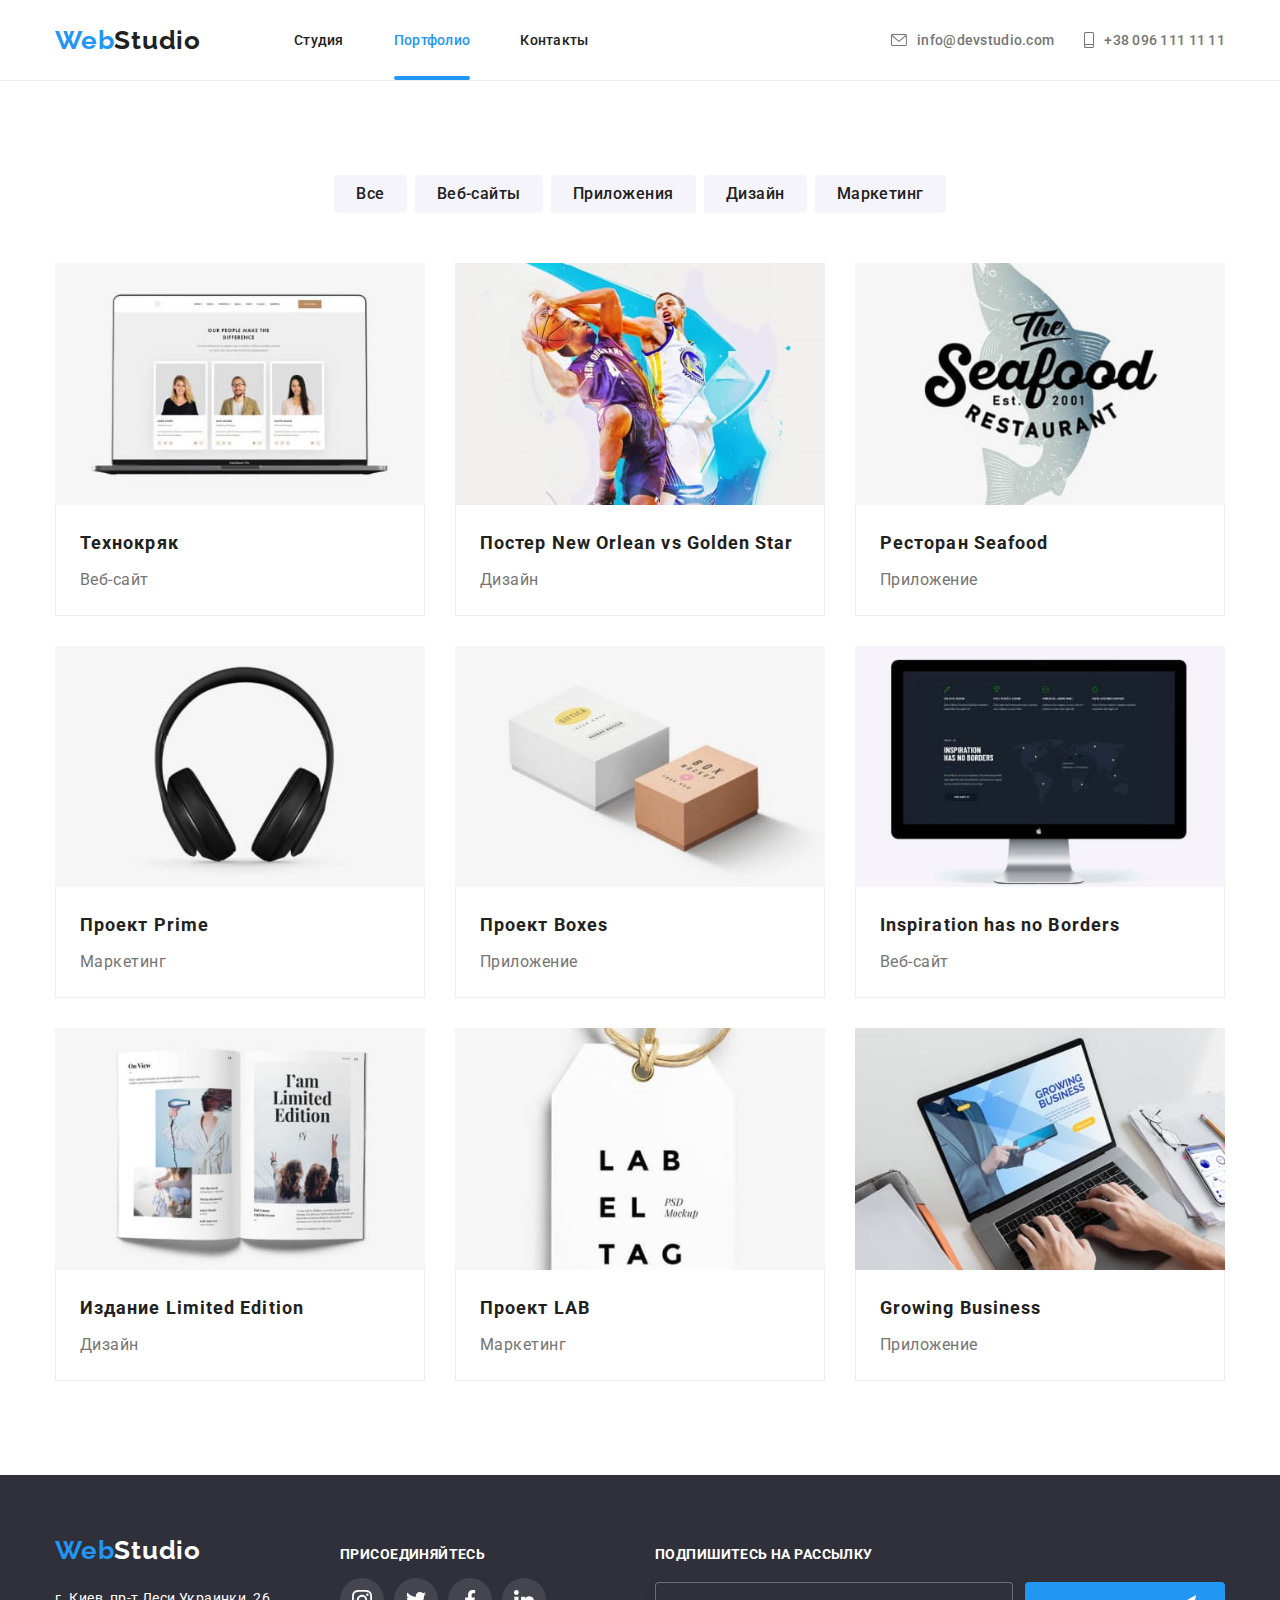
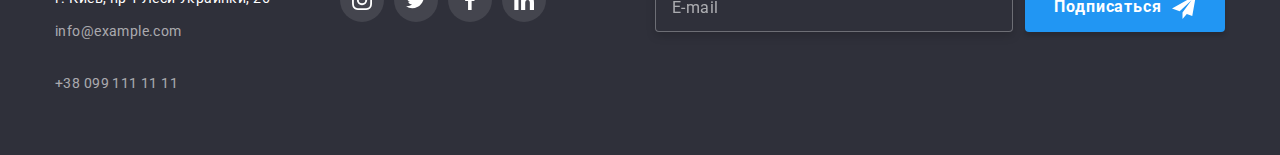
==== commit 5496eafb: "Клик по лого - переход на стартовую страницу. Отображение активной ссылки на портфолио." ====
--- a/portfolio.html
+++ b/portfolio.html
@@ -13,12 +13,11 @@
 <body>
     <header class="page-header">
         <div class="container container--flex page-header__container">
-            <a href="#" class="logo-webstudio">Web<span class="logo-webstudio__studio">Studio</span></a>
+            <a href="./index.html" class="logo-webstudio">Web<span class="logo-webstudio__studio">Studio</span></a>
             <nav class="page-header__site-nav">
                 <ul class="nav-list">
-                    <li class="nav-list__item"><a class="nav-list__link nav-list__link--current"
-                            href="./index.html">Студия</a></li>
-                    <li class="nav-list__item"><a class="nav-list__link" href="./portfolio.html">Портфолио</a></li>
+                    <li class="nav-list__item"><a class="nav-list__link" href="./index.html">Студия</a></li>
+                    <li class="nav-list__item"><a class="nav-list__link nav-list__link--current" href="./portfolio.html">Портфолио</a></li>
                     <li class="nav-list__item"><a class="nav-list__link" href="#contacts">Контакты</a></li>
                 </ul>
             </nav>
--- a/css/main.min.css
+++ b/css/main.min.css
@@ -1,2 +1,2 @@
-:root{--blue-text: rgba(33, 150, 243, 1);--blue-text9: rgba(33, 150, 243, 0.9);--black-text: rgba(33, 33, 33, 1);--black-text20: rgba(33, 33, 33, 0.2);--grey-text: rgba(117, 117, 117, 1);--grey-text5: rgba(117, 117, 117, 0.5);--white-text60: rgba(255, 255, 255, 0.6);--white-text100: rgba(255, 255, 255, 1);--white-text01: rgba(255, 255, 255, 0.1);--white-text30: rgba(255, 255, 255, 0.3);--background-grey: rgba(47, 48, 58, 1);--background-grey8: rgba(47, 48, 58, 0.8);--background-white: rgba(245, 244, 250, 1);--logo-webstudio__studio: rgba(0, 0, 0, 1);--border-color: rgba(236, 236, 236, 1);--grey-social-links: rgba(175, 177, 184, 1)}.visually-hidden{position:absolute;width:1px;height:1px;margin:-1px;border:0;padding:0;white-space:nowrap;-webkit-clip-path:inset(100%);clip-path:inset(100%);clip:rect(0 0 0 0);overflow:hidden}body{font-family:'Roboto', sans-serif}a{text-decoration:none}img{display:block;max-width:100%;height:auto}.container--flex{display:-webkit-box;display:-ms-flexbox;display:flex}.container{margin-left:auto;margin-right:auto;padding-left:15px;padding-right:15px;min-width:320px;max-width:480px}@media (min-width: 768px){.container{max-width:768px}}@media (min-width: 1200px){.container{max-width:1200px}}.page-header{border-bottom:1px solid #ececec}.page-header__container{-webkit-box-align:center;-ms-flex-align:center;align-items:center;height:60px;-webkit-box-pack:justify;-ms-flex-pack:justify;justify-content:space-between}@media (max-width: 767px){.page-header__container{position:relative}}@media (min-width: 768px){.page-header__container{height:80px}}@media (max-width: 767px){.page-header__site-nav,.contact-list{display:none}}@media (min-width: 1200px){.page-header__site-nav{margin-left:93px}}@media (min-width: 768px){.nav-list{display:-webkit-box;display:-ms-flexbox;display:flex;padding:0px;margin:0px}}.nav-list__item:not(:first-child){margin-left:50px}.nav-list__link{color:var(--black-text);font-style:normal;font-weight:500;font-size:14px;line-height:16px;letter-spacing:0.02em;-webkit-transition:color 250ms cubic-bezier(0.4, 0, 0.2, 1);transition:color 250ms cubic-bezier(0.4, 0, 0.2, 1)}.nav-list__link:hover,.nav-list__link:focus{color:var(--blue-text);outline:none}.nav-list__link--current{position:relative;color:var(--blue-text);padding:32px 0px}.nav-list__link--current:after{content:'';position:absolute;left:0;bottom:0px;display:block;width:100%;height:4px;background-color:var(--blue-text);border-radius:2px}.contact-list{margin:0px;padding:0px}@media (min-width: 1200px){.contact-list{margin-left:auto;display:-webkit-box;display:-ms-flexbox;display:flex}}.contact-list__link{color:var(--grey-text);font-weight:500;font-size:14px;line-height:16px;letter-spacing:0.02em;display:-webkit-box;display:-ms-flexbox;display:flex;-webkit-box-align:center;-ms-flex-align:center;align-items:center;-webkit-transition:color 250ms cubic-bezier(0.4, 0, 0.2, 1);transition:color 250ms cubic-bezier(0.4, 0, 0.2, 1);outline:none}.contact-list__link:hover,.contact-list__link:focus{color:var(--blue-text)}@media (max-width: 1199px){.contact-list__item:last-child{margin-top:10px}}@media (min-width: 1200px){.contact-list__item:last-child{margin-left:30px}}.contact-list__icon{margin-right:10px;fill:currentColor}.page-header__mobileMenu-button{padding:0px;border:none;height:40px;background-color:transparent;-webkit-transition:fill 250ms cubic-bezier(0.4, 0, 0.2, 1);transition:fill 250ms cubic-bezier(0.4, 0, 0.2, 1);color:var(--blue-text);outline:none}.page-header__mobileMenu-button:hover,.page-header__mobileMenu-button:focus{fill:currentColor}@media (min-width: 768px){.page-header__mobileMenu-button{display:none}}.main-section{background-image:-webkit-gradient(linear, left top, right top, from(rgba(47,48,58,0.4)), to(rgba(47,48,58,0.4))),url("../images/hero/hero480.jpg");background-image:linear-gradient(to right, rgba(47,48,58,0.4), rgba(47,48,58,0.4)),url("../images/hero/hero480.jpg");text-align:center;background-position:center;background-size:cover;margin-left:auto;margin-right:auto;max-width:1600px;padding:118px 0px}@media (min-device-pixel-ratio: 2), (-webkit-min-device-pixel-ratio: 2), (min-resolution: 192dpi), (min-resolution: 2dppx){.main-section{background-image:-webkit-gradient(linear, left top, right top, from(rgba(47,48,58,0.4)), to(rgba(47,48,58,0.4))),url("../images/hero/hero480@x2.jpg");background-image:linear-gradient(to right, rgba(47,48,58,0.4), rgba(47,48,58,0.4)),url("../images/hero/hero480@x2.jpg")}}@media (min-width: 480px){.main-section{background-image:-webkit-gradient(linear, left top, right top, from(rgba(47,48,58,0.4)), to(rgba(47,48,58,0.4))),url("../images/hero/hero768.jpg");background-image:linear-gradient(to right, rgba(47,48,58,0.4), rgba(47,48,58,0.4)),url("../images/hero/hero768.jpg")}}@media (min-width: 480px) and (min-device-pixel-ratio: 2), (min-width: 480px) and (-webkit-min-device-pixel-ratio: 2), (min-width: 480px) and (min-resolution: 192dpi), (min-width: 480px) and (min-resolution: 2dppx){.main-section{background-image:-webkit-gradient(linear, left top, right top, from(rgba(47,48,58,0.4)), to(rgba(47,48,58,0.4))),url("../images/hero/hero768@x2.jpg");background-image:linear-gradient(to right, rgba(47,48,58,0.4), rgba(47,48,58,0.4)),url("../images/hero/hero768@x2.jpg")}}@media (min-width: 768px){.main-section{background-image:-webkit-gradient(linear, left top, right top, from(rgba(47,48,58,0.4)), to(rgba(47,48,58,0.4))),url("../images/hero/hero1600.jpg");background-image:linear-gradient(to right, rgba(47,48,58,0.4), rgba(47,48,58,0.4)),url("../images/hero/hero1600.jpg")}}@media (min-width: 768px) and (min-device-pixel-ratio: 2), (min-width: 768px) and (-webkit-min-device-pixel-ratio: 2), (min-width: 768px) and (min-resolution: 192dpi), (min-width: 768px) and (min-resolution: 2dppx){.main-section{background-image:-webkit-gradient(linear, left top, right top, from(rgba(47,48,58,0.4)), to(rgba(47,48,58,0.4))),url("../images/hero/hero1600@x2.jpg");background-image:linear-gradient(to right, rgba(47,48,58,0.4), rgba(47,48,58,0.4)),url("../images/hero/hero1600@x2.jpg")}}@media (min-width: 1200px){.main-section{padding-top:200px;padding-bottom:200px}}.main-section__title{margin:0;color:var(--white-text100);font-weight:900;font-size:26px;line-height:42px;letter-spacing:0.06em;text-transform:uppercase}@media (min-width: 1200px){.main-section__title{font-size:44px;line-height:60px}}.main-button{margin-left:auto;margin-right:auto;display:block;width:200px;height:50px;background-color:var(--blue-text);border:none;border-radius:4px;color:var(--white-text100);margin-top:30px;padding:0;font-weight:bold;font-size:16px;line-height:30px;letter-spacing:0.06em;-webkit-box-shadow:0px 4px 4px rgba(0,0,0,0.15);box-shadow:0px 4px 4px rgba(0,0,0,0.15)}.advantages{padding:60px 0px}@media (min-width: 1200px){.advantages{padding:94px 0px}}.advantages__list{padding:0px;margin:-30px}@media (min-width: 768px){.advantages__list{margin:-15px;display:-webkit-box;display:-ms-flexbox;display:flex}}@media (min-width: 768px) and (max-width: 1199px){.advantages__list{-ms-flex-wrap:wrap;flex-wrap:wrap}}.advantages__item{margin:30px}@media (min-width: 768px){.advantages__item{margin:15px}}@media (min-width: 768px) and (max-width: 1199px){.advantages__item{-ms-flex-preferred-size:calc((100% - 4 * 15px) / 2);flex-basis:calc((100% - 4 * 15px) / 2)}}.advantages__container{height:120px;border-radius:4px;background-color:var(--background-white);margin-bottom:30px;display:-webkit-box;display:-ms-flexbox;display:flex;-webkit-box-pack:center;-ms-flex-pack:center;justify-content:center;-webkit-box-align:center;-ms-flex-align:center;align-items:center}.advantages__icon{width:70px;height:70px;fill:var(--black-text)}.advantages__title{color:var(--black-text);font-size:14px;letter-spacing:0.03em;text-transform:uppercase;margin:0px;margin-bottom:10px}@media (max-width: 767px){.advantages__title{text-align:center}}.advantages__text{color:var(--grey-text);font-size:14px;line-height:24px;letter-spacing:0.03em;margin:0px}.studio{padding-bottom:94px}@media (max-width: 1199px){.studio{display:none}}.studio__title{color:var(--black-text);font-style:normal;font-weight:bold;font-size:36px;line-height:42px;letter-spacing:0.03em;text-align:center;margin:0px}.studio__container{margin-top:50px}.studio__list{margin:0;padding:0px;display:-webkit-box;display:-ms-flexbox;display:flex}.studio__item{position:relative;background-color:var(--white-text100)}.studio__item:not(:first-child){margin-left:30px}.studio__container-text{position:absolute;display:-webkit-box;display:-ms-flexbox;display:flex;-webkit-box-pack:center;-ms-flex-pack:center;justify-content:center;-webkit-box-align:center;-ms-flex-align:center;align-items:center;color:var(--white-text100);bottom:0;background-color:var(--background-grey8);height:70px;width:100%;font-weight:bold;font-size:14px;letter-spacing:0.03em;text-transform:uppercase}.studio__text{margin:0px}.team{background-color:var(--background-white);padding-top:60px;padding-bottom:60px}@media (min-width: 1200px){.team{padding-top:94px;padding-bottom:94px}}.team__title{color:var(--black-text);font-size:28px;line-height:33px;text-align:center;letter-spacing:0.03em;margin:0px}@media (min-width: 1200px){.team__title{font-size:36px;line-height:42px}}.team__container{margin-top:30px}@media (min-width: 1200px){.team__container{margin-top:50px}}.team__list{padding:0px;margin:0px}@media (min-width: 768px){.team__list{display:-webkit-box;display:-ms-flexbox;display:flex}}@media (min-width: 768px) and (max-width: 1199px){.team__list{margin:-15px;-ms-flex-wrap:wrap;flex-wrap:wrap}}.team__item{position:relative;background-color:var(--white-text100);-webkit-box-shadow:0px 1px 3px rgba(0,0,0,0.12),0px 1px 1px rgba(0,0,0,0.14),0px 2px 1px rgba(0,0,0,0.2);box-shadow:0px 1px 3px rgba(0,0,0,0.12),0px 1px 1px rgba(0,0,0,0.14),0px 2px 1px rgba(0,0,0,0.2);border-radius:0px 0px 4px 4px;padding-bottom:24px}@media (min-width: 1200px){.team__item{padding-bottom:30px}.team__item:not(:first-child){margin-left:30px}}@media (max-width: 767px){.team__item:not(:first-child){margin-top:30px}}@media (min-width: 768px) and (max-width: 1199px){.team__item{margin:15px;-ms-flex-preferred-size:calc((100% - 4 * 15px) / 2);flex-basis:calc((100% - 4 * 15px) / 2)}}.team__names{color:var(--black-text);font-weight:500;font-size:16px;line-height:19px;letter-spacing:0.03em;margin:0px;margin-top:30px;text-align:center}.team__text{color:var(--grey-text);font-size:16px;line-height:19px;letter-spacing:0.03em;margin:0px;margin-top:10px;margin-bottom:30px;text-align:center}.team__img{width:100%}.clients{padding:60px 0px}@media (min-width: 1200px){.clients{padding:94px 0px}}.clients__title{margin:0px;color:var(--black-text);font-size:28px;line-height:33px;text-align:center;letter-spacing:0.03em}@media (min-width: 1200px){.clients__title{font-size:36px;line-height:42px}}.clients__container{margin-top:30px}@media (min-width: 1200px){.clients__container{margin-top:50px}}.clients__list{padding:0px;margin:-15px;display:-webkit-box;display:-ms-flexbox;display:flex;-ms-flex-wrap:wrap;flex-wrap:wrap}.clients__item{margin:15px;-ms-flex-preferred-size:calc((100% - 4 * 15px) / 2);flex-basis:calc((100% - 4 * 15px) / 2)}@media (min-width: 768px){.clients__item{-ms-flex-preferred-size:calc((100% - 6 * 15px) / 3);flex-basis:calc((100% - 6 * 15px) / 3)}}@media (min-width: 1200px){.clients__item{-ms-flex-preferred-size:calc((100% - 12 * 15px) / 6);flex-basis:calc((100% - 12 * 15px) / 6)}}.clients__link{display:-webkit-box;display:-ms-flexbox;display:flex;-webkit-box-pack:center;-ms-flex-pack:center;justify-content:center;-webkit-box-align:center;-ms-flex-align:center;align-items:center;height:90px;border:1px solid var(--grey-social-links);border-radius:4px;color:var(--grey-social-links);outline:none;-webkit-transition:color 250ms cubic-bezier(0.4, 0, 0.2, 1),border-color 250ms cubic-bezier(0.4, 0, 0.2, 1);transition:color 250ms cubic-bezier(0.4, 0, 0.2, 1),border-color 250ms cubic-bezier(0.4, 0, 0.2, 1)}.clients__link:hover,.clients__link:focus{border-color:var(--blue-text);color:var(--blue-text)}.clients__icon{fill:currentColor}.backdrop{position:fixed;top:0;left:0;width:100%;height:100%;background-color:rgba(0,0,0,0.2);opacity:1;-webkit-transition:opacity 250ms cubic-bezier(0.4, 0, 0.2, 1);transition:opacity 250ms cubic-bezier(0.4, 0, 0.2, 1)}.backdrop.is-hidden{pointer-events:none;opacity:0}.modal{position:absolute;top:50%;left:50%;width:450px;height:610px;background-color:var(--white-text100);border-radius:4px;-webkit-box-shadow:0px 1px 3px rgba(0,0,0,0.12),0px 1px 1px rgba(0,0,0,0.14),0px 2px 1px rgba(0,0,0,0.2);box-shadow:0px 1px 3px rgba(0,0,0,0.12),0px 1px 1px rgba(0,0,0,0.14),0px 2px 1px rgba(0,0,0,0.2);padding:40px;-webkit-transform:translate(-50%, -50%) scale(1);transform:translate(-50%, -50%) scale(1);opacity:1;-webkit-transition:opacity 250ms cubic-bezier(0.4, 0, 0.2, 1),-webkit-transform 250ms cubic-bezier(0.4, 0, 0.2, 1);transition:opacity 250ms cubic-bezier(0.4, 0, 0.2, 1),-webkit-transform 250ms cubic-bezier(0.4, 0, 0.2, 1);transition:transform 250ms cubic-bezier(0.4, 0, 0.2, 1),opacity 250ms cubic-bezier(0.4, 0, 0.2, 1);transition:transform 250ms cubic-bezier(0.4, 0, 0.2, 1),opacity 250ms cubic-bezier(0.4, 0, 0.2, 1),-webkit-transform 250ms cubic-bezier(0.4, 0, 0.2, 1)}@media (min-width: 768px){.modal{width:528px;height:581px}}.backdrop.is-hidden .modal{opacity:0;-webkit-transform:translate(-50%, -50%) scale(0.5);transform:translate(-50%, -50%) scale(0.5)}.modal__tittle{color:var(--black-text);font-weight:bold;font-size:20px;line-height:23px;text-align:center;letter-spacing:0.03em;margin:0px}.modal__form{padding-top:12px}.modal__form-field{font-size:12px;line-height:14px;letter-spacing:0.01em;color:#757575;position:relative}.modal__form-field:not(:first-child){padding-top:10px}.modal__form-field:last-child{padding-top:20px}.modal__label{display:-webkit-box;display:-ms-flexbox;display:flex;-webkit-box-orient:vertical;-webkit-box-direction:normal;-ms-flex-direction:column;flex-direction:column}.modal__input{height:40px;padding:12px;padding-left:42px}.modal__input,.modal__textarea{border-radius:4px;border:1px solid var(--black-text20);outline:none;margin-top:4px;-webkit-transition:border-color 250ms cubic-bezier(0.4, 0, 0.2, 1);transition:border-color 250ms cubic-bezier(0.4, 0, 0.2, 1)}.modal__input:hover,.modal__input:focus,.modal__textarea:hover,.modal__textarea:focus{border-color:var(--blue-text)}.modal__input:hover+.modal__icon,.modal__input:focus+.modal__icon{fill:var(--blue-text)}.modal__icon{position:absolute;left:12px;bottom:11px;-webkit-transition:fill 250ms cubic-bezier(0.4, 0, 0.2, 1);transition:fill 250ms cubic-bezier(0.4, 0, 0.2, 1)}.modal__textarea{height:120px;resize:none;width:100%;padding:12px 16px}.modal__textarea::-webkit-input-placeholder{color:var(--grey-text5);font-style:normal;font-weight:normal;font-size:12px;line-height:14px;letter-spacing:0.01em}.modal__textarea:-ms-input-placeholder{color:var(--grey-text5);font-style:normal;font-weight:normal;font-size:12px;line-height:14px;letter-spacing:0.01em}.modal__textarea::-ms-input-placeholder{color:var(--grey-text5);font-style:normal;font-weight:normal;font-size:12px;line-height:14px;letter-spacing:0.01em}.modal__textarea::placeholder{color:var(--grey-text5);font-style:normal;font-weight:normal;font-size:12px;line-height:14px;letter-spacing:0.01em}.checkbox{padding-top:20px;font-size:14px;line-height:24px;letter-spacing:0.03em;color:#757575;display:-webkit-box;display:-ms-flexbox;display:flex;-webkit-box-align:center;-ms-flex-align:center;align-items:center;position:relative}.checkbox__label{display:-webkit-box;display:-ms-flexbox;display:flex;-webkit-box-align:center;-ms-flex-align:center;align-items:center;font-size:12px;line-height:14px;letter-spacing:0.03em}@media (min-width: 1200px){.checkbox__label{font-size:14px}}.checkbox__input{position:absolute;width:1px;height:1px;margin:-1px;border:0;padding:0;white-space:nowrap;-webkit-clip-path:inset(100%);clip-path:inset(100%);clip:rect(0 0 0 0);overflow:hidden}.checkbox__input:checked+.checkbox__icon{background-color:var(--blue-text);background-image:url(../images/svg/icon-check.svg);background-size:contain;background-origin:border-box;border-color:var(--blue-text)}.checkbox__input:focus+.checkbox__icon{border-color:var(--blue-text)}.checkbox__icon{width:16px;height:15px;border:2px solid var(--black-text);border-radius:2px;margin-right:7px;-webkit-transition:background-color 250ms cubic-bezier(0.4, 0, 0.2, 1),background-image 250ms cubic-bezier(0.4, 0, 0.2, 1),border-color 250ms cubic-bezier(0.4, 0, 0.2, 1);transition:background-color 250ms cubic-bezier(0.4, 0, 0.2, 1),background-image 250ms cubic-bezier(0.4, 0, 0.2, 1),border-color 250ms cubic-bezier(0.4, 0, 0.2, 1)}.modal__button-close{position:absolute;right:8px;top:8px;width:30px;height:30px;padding:0px;border:1px solid rgba(0,0,0,0.1);border-radius:50%;display:-webkit-box;display:-ms-flexbox;display:flex;-webkit-box-pack:center;-ms-flex-pack:center;justify-content:center;-webkit-box-align:center;-ms-flex-align:center;align-items:center;background-color:var(--white-text100);color:var(--blue-text);outline:none;-webkit-transition:fill 250ms cubic-bezier(0.4, 0, 0.2, 1);transition:fill 250ms cubic-bezier(0.4, 0, 0.2, 1)}.modal__button-close:hover,.modal__button-close:focus{fill:currentColor}footer{background-color:var(--background-grey);padding:60px 0px}@media (max-width: 1199px){.footer__container--position{text-align:center}}@media (min-width: 768px) and (max-width: 1199px){.footer__container--position{display:-webkit-box;display:-ms-flexbox;display:flex;-ms-flex-wrap:wrap;flex-wrap:wrap;-ms-flex-pack:distribute;justify-content:space-around}}@media (min-width: 1200px){.footer__container--position{-webkit-box-align:baseline;-ms-flex-align:baseline;align-items:baseline;display:-webkit-box;display:-ms-flexbox;display:flex}}.footer__address{margin-top:20px}.footer__link-address,.footer__link-contact{font-size:14px;line-height:24px;letter-spacing:0.03em}.footer__link-address{color:var(--white-text100)}.footer__link-contact{color:var(--white-text60)}@media (max-width: 767px){.footer__container{margin-top:60px}}@media (min-width: 1200px){.footer__container{margin-left:70px}}.footer__titles{color:var(--white-text100);font-weight:bold;font-size:14px;letter-spacing:0.03em;text-transform:uppercase;margin:0px}@media (max-width: 1199px){.form-subscribe{margin-top:60px}}@media (min-width: 1200px){.form-subscribe{margin-left:auto}}.form-subscribe__container{margin-top:20px}@media (min-width: 1200px){.form-subscribe__container{display:-webkit-box;display:-ms-flexbox;display:flex}}.form-subscribe__input{width:100vw;height:50px;padding-left:16px;border:1px solid var(--white-text30);border-radius:4px;-webkit-box-sizing:border-box;box-sizing:border-box;background-color:var(--background-grey);-webkit-filter:drop-shadow(0px 4px 4px rgba(0,0,0,0.15));filter:drop-shadow(0px 4px 4px rgba(0,0,0,0.15));color:var(--white-text100)}@media (min-width: 480px){.form-subscribe__input{width:450px}}@media (min-width: 1200px){.form-subscribe__input{width:358px}}.form-subscribe__input::-webkit-input-placeholder{color:var(--white-text60);display:-webkit-box;display:flex;-webkit-box-align:center;align-items:center;font-size:16px;line-height:20px;letter-spacing:0.03em}.form-subscribe__input:-ms-input-placeholder{color:var(--white-text60);display:-ms-flexbox;display:flex;-ms-flex-align:center;align-items:center;font-size:16px;line-height:20px;letter-spacing:0.03em}.form-subscribe__input::-ms-input-placeholder{color:var(--white-text60);display:-ms-flexbox;display:flex;-ms-flex-align:center;align-items:center;font-size:16px;line-height:20px;letter-spacing:0.03em}.form-subscribe__input::placeholder{color:var(--white-text60);display:-webkit-box;display:-ms-flexbox;display:flex;-webkit-box-align:center;-ms-flex-align:center;align-items:center;font-size:16px;line-height:20px;letter-spacing:0.03em}.form-subscribe__main-button{margin:0px;display:-webkit-box;display:-ms-flexbox;display:flex;-webkit-box-align:center;-ms-flex-align:center;align-items:center;-webkit-box-pack:center;-ms-flex-pack:center;justify-content:center}.form-subscribe__main-button::after{content:'';background-image:url("../images/svg/icon-send.svg");width:24px;height:24px;margin-left:10px}@media (max-width: 1199px){.form-subscribe__main-button{margin-top:20px;margin-left:auto;margin-right:auto}}@media (min-width: 1200px){.form-subscribe__main-button{margin-left:12px}}.logo-webstudio{color:var(--blue-text);font-family:'Raleway', sans-serif;font-style:normal;font-weight:bold;font-size:26px;line-height:31px;letter-spacing:0.03em;outline-color:var(--blue-text)}.logo-webstudio__studio{color:var(--black-text)}.logo-webstudio__studio-footer{color:var(--white-text100)}.social-networks__list{display:-webkit-box;display:-ms-flexbox;display:flex;-webkit-box-pack:center;-ms-flex-pack:center;justify-content:center;padding:0px}.social-networks__item:not(:first-child){margin-left:10px}.social-networks__link{border:none;height:44px;width:44px;border-radius:50%;background-color:var(--white-text100);display:block;padding:12px;color:var(--grey-social-links);-webkit-transition:background-color 250ms cubic-bezier(0.4, 0, 0.2, 1),color 250ms cubic-bezier(0.4, 0, 0.2, 1);transition:background-color 250ms cubic-bezier(0.4, 0, 0.2, 1),color 250ms cubic-bezier(0.4, 0, 0.2, 1)}.social-networks__link:hover,.social-networks__link:focus{background-color:var(--blue-text);color:var(--white-text100);outline:none}.social-networks__icon{fill:currentColor}.social-networks__link--background-grey{background-color:var(--white-text01)}.social-networks__icon--white{fill:var(--white-text100)}.portfolio__buttons-list{margin:0px;padding:0px;border-radius:4px;display:-webkit-box;display:-ms-flexbox;display:flex;-ms-flex-wrap:wrap;flex-wrap:wrap}@media (min-width: 768px){.portfolio__buttons-list{-webkit-box-pack:center;-ms-flex-pack:center;justify-content:center}}@media (max-width: 767px){.portfolio__buttons-list{margin-top:-15px}}@media (min-width: 768px){.portfolio__buttons-item:not(:first-child){margin-left:8px}}@media (max-width: 767px){.portfolio__buttons-item{margin-right:8px;margin-top:15px}}.portfolio__buttons{background-color:var(--background-white);color:var(--black-text);font-style:normal;font-weight:500;font-size:16px;line-height:26px;text-align:center;letter-spacing:0.03em;border:none;border-radius:4px;padding:6px 22px;outline:none;-webkit-transition:background-color 250ms cubic-bezier(0.4, 0, 0.2, 1),color 250ms cubic-bezier(0.4, 0, 0.2, 1),-webkit-box-shadow 250ms cubic-bezier(0.4, 0, 0.2, 1);transition:background-color 250ms cubic-bezier(0.4, 0, 0.2, 1),color 250ms cubic-bezier(0.4, 0, 0.2, 1),-webkit-box-shadow 250ms cubic-bezier(0.4, 0, 0.2, 1);transition:background-color 250ms cubic-bezier(0.4, 0, 0.2, 1),color 250ms cubic-bezier(0.4, 0, 0.2, 1),box-shadow 250ms cubic-bezier(0.4, 0, 0.2, 1);transition:background-color 250ms cubic-bezier(0.4, 0, 0.2, 1),color 250ms cubic-bezier(0.4, 0, 0.2, 1),box-shadow 250ms cubic-bezier(0.4, 0, 0.2, 1),-webkit-box-shadow 250ms cubic-bezier(0.4, 0, 0.2, 1)}.portfolio__buttons:hover,.portfolio__buttons:focus{background-color:var(--blue-text);color:var(--white-text100);-webkit-box-shadow:0px 3px 1px rgba(0,0,0,0.1),0px 1px 2px rgba(0,0,0,0.08),0px 2px 2px rgba(0,0,0,0.12);box-shadow:0px 3px 1px rgba(0,0,0,0.1),0px 1px 2px rgba(0,0,0,0.08),0px 2px 2px rgba(0,0,0,0.12)}.portfolio{padding-top:60px;padding-bottom:60px}@media (min-width: 1200px){.portfolio{padding-top:94px;padding-bottom:94px}}.portfolio__sites-container--position{margin-top:40px}@media (min-width: 768px){.portfolio__sites-container--position{margin-top:40px}}@media (min-width: 1200px){.portfolio__sites-container--position{margin-top:50px}}.portfolio__works-list{display:-webkit-box;display:-ms-flexbox;display:flex;-ms-flex-wrap:wrap;flex-wrap:wrap;padding:0px;margin:-15px}.portfolio__works-item{margin:15px;background-color:var(--white-text100);-webkit-box-sizing:border-box;box-sizing:border-box;-webkit-transition:-webkit-box-shadow 250ms cubic-bezier(0.4, 0, 0.2, 1);transition:-webkit-box-shadow 250ms cubic-bezier(0.4, 0, 0.2, 1);transition:box-shadow 250ms cubic-bezier(0.4, 0, 0.2, 1);transition:box-shadow 250ms cubic-bezier(0.4, 0, 0.2, 1), -webkit-box-shadow 250ms cubic-bezier(0.4, 0, 0.2, 1)}.portfolio__works-item:hover{-webkit-box-shadow:0px 1px 1px rgba(0,0,0,0.12),0px 4px 4px rgba(0,0,0,0.06),1px 4px 6px rgba(0,0,0,0.16);box-shadow:0px 1px 1px rgba(0,0,0,0.12),0px 4px 4px rgba(0,0,0,0.06),1px 4px 6px rgba(0,0,0,0.16)}@media (min-width: 768px){.portfolio__works-item{-ms-flex-preferred-size:calc((100% - 4 * 15px) / 2);flex-basis:calc((100% - 4 * 15px) / 2)}}@media (min-width: 1200px){.portfolio__works-item{-ms-flex-preferred-size:calc((100% - 6 * 15px) / 3);flex-basis:calc((100% - 6 * 15px) / 3)}}@media (min-width: 768px) and (max-width: 1199px){.portfolio__works-item{display:-webkit-box;display:-ms-flexbox;display:flex;-webkit-box-orient:vertical;-webkit-box-direction:normal;-ms-flex-direction:column;flex-direction:column}}.portfolio__photos-container{position:relative;overflow:hidden}.portfolio__info-text{margin:0px;position:absolute;top:0;left:0;width:100%;height:101%;display:-webkit-box;display:-ms-flexbox;display:flex;-webkit-box-align:center;-ms-flex-align:center;align-items:center;padding:0px 24px;background-color:var(--blue-text9);color:var(--white-text100);font-weight:normal;font-size:18px;line-height:28px;letter-spacing:0.03em;-webkit-transform:translateY(100%);transform:translateY(100%);-webkit-transition:-webkit-transform 250ms cubic-bezier(0.4, 0, 0.2, 1);transition:-webkit-transform 250ms cubic-bezier(0.4, 0, 0.2, 1);transition:transform 250ms cubic-bezier(0.4, 0, 0.2, 1);transition:transform 250ms cubic-bezier(0.4, 0, 0.2, 1), -webkit-transform 250ms cubic-bezier(0.4, 0, 0.2, 1)}.portfolio__works-item:hover .portfolio__info-text{-webkit-transform:translateY(0);transform:translateY(0)}.portfolio__sites-container{padding:20px 24px;border-bottom:1px solid #eee;border-left:1px solid #eee;border-right:1px solid #eee;z-index:2;-webkit-box-flex:1;-ms-flex-positive:1;flex-grow:1}.portfolio__sites-name{margin:0px;color:var(--black-text);font-size:18px;line-height:36px;letter-spacing:0.06em}.portfolio__sites-description{margin:0px;color:var(--grey-text);font-size:16px;line-height:30px;letter-spacing:0.03em;margin-top:4px}.portfolio__img{width:100%}.container-menu{background-color:var(--white-text100);position:fixed;top:0;left:0;z-index:999;width:100vw;height:100vh;padding:48px 40px;-webkit-transform:translateX(100%);transform:translateX(100%);-webkit-transition:-webkit-transform 250ms cubic-bezier(0.4, 0, 0.2, 1);transition:-webkit-transform 250ms cubic-bezier(0.4, 0, 0.2, 1);transition:transform 250ms cubic-bezier(0.4, 0, 0.2, 1);transition:transform 250ms cubic-bezier(0.4, 0, 0.2, 1), -webkit-transform 250ms cubic-bezier(0.4, 0, 0.2, 1);overflow-y:scroll}.container-menu.is-open{-webkit-transform:translateX(0);transform:translateX(0)}@media (min-width: 768px){.container-menu{display:none}}.page-header__mobileMenu-buttonClose{padding:0px;border:none;height:40px;background-color:transparent;-webkit-transition:fill 250ms cubic-bezier(0.4, 0, 0.2, 1);transition:fill 250ms cubic-bezier(0.4, 0, 0.2, 1);color:var(--blue-text);outline:none;position:absolute;top:10px;right:15px}.page-header__mobileMenu-buttonClose:hover,.page-header__mobileMenu-buttonClose:focus{fill:currentColor}.burger-nav__list{margin:0px;padding:0px}.burger-nav__item:not(:first-child){margin-top:32px}.burger-nav__link{color:var(--black-text);font-weight:500;font-size:40px;line-height:47px;letter-spacing:0.02em;-webkit-transition:color 250ms cubic-bezier(0.4, 0, 0.2, 1);transition:color 250ms cubic-bezier(0.4, 0, 0.2, 1)}.burger-nav__link:hover,.burger-nav__link:focus{color:var(--blue-text);outline:none}.burger-nav__link.burger-nav__link--current{color:var(--blue-text)}.burger-contact__list{padding:0;margin:0;margin-top:302px}.burger-contact__item:last-child{margin-top:32px}.burger-contact__link{color:var(--grey-text);font-weight:500;font-size:24px;letter-spacing:0.02em;-webkit-transition:color 250ms cubic-bezier(0.4, 0, 0.2, 1);transition:color 250ms cubic-bezier(0.4, 0, 0.2, 1);outline:none}.burger-contact__link:hover,.burger-contact__link:focus{color:var(--blue-text)}.burger-contact__link--tel{color:var(--blue-text);font-size:34px;line-height:40px}.burger-socialNetworks__list{margin:0;padding:0;display:-webkit-box;display:-ms-flexbox;display:flex;margin-top:64px}.burger-socialNetworks__item:not(:last-child){margin-right:10px}.burger-socialNetworks__link{color:var(--blue-text);font-weight:500;font-size:18px;line-height:22px;letter-spacing:0.02em;display:-webkit-box;display:-ms-flexbox;display:flex}.burger-socialNetworks__link--line::after{content:'';width:1px;height:22px;background-color:var(--black-text20);margin-left:10px}
+:root{--blue-text: rgba(33, 150, 243, 1);--blue-text9: rgba(33, 150, 243, 0.9);--black-text: rgba(33, 33, 33, 1);--black-text20: rgba(33, 33, 33, 0.2);--grey-text: rgba(117, 117, 117, 1);--grey-text5: rgba(117, 117, 117, 0.5);--white-text60: rgba(255, 255, 255, 0.6);--white-text100: rgba(255, 255, 255, 1);--white-text01: rgba(255, 255, 255, 0.1);--white-text30: rgba(255, 255, 255, 0.3);--background-grey: rgba(47, 48, 58, 1);--background-grey8: rgba(47, 48, 58, 0.8);--background-white: rgba(245, 244, 250, 1);--logo-webstudio__studio: rgba(0, 0, 0, 1);--border-color: rgba(236, 236, 236, 1);--grey-social-links: rgba(175, 177, 184, 1)}.visually-hidden{position:absolute;width:1px;height:1px;margin:-1px;border:0;padding:0;white-space:nowrap;-webkit-clip-path:inset(100%);clip-path:inset(100%);clip:rect(0 0 0 0);overflow:hidden}body{font-family:'Roboto', sans-serif}a{text-decoration:none}img{display:block;max-width:100%;height:auto}.container--flex{display:-webkit-box;display:-ms-flexbox;display:flex}.container{margin-left:auto;margin-right:auto;padding-left:15px;padding-right:15px;min-width:320px;max-width:480px}@media (min-width: 768px){.container{max-width:768px}}@media (min-width: 1200px){.container{max-width:1200px}}.page-header{border-bottom:1px solid #ececec}.page-header__container{-webkit-box-align:center;-ms-flex-align:center;align-items:center;height:60px;-webkit-box-pack:justify;-ms-flex-pack:justify;justify-content:space-between}@media (max-width: 767px){.page-header__container{position:relative}}@media (min-width: 768px){.page-header__container{height:80px}}@media (max-width: 767px){.page-header__site-nav,.contact-list{display:none}}@media (min-width: 1200px){.page-header__site-nav{margin-left:93px}}@media (min-width: 768px){.nav-list{display:-webkit-box;display:-ms-flexbox;display:flex;padding:0px;margin:0px}}.nav-list__item:not(:first-child){margin-left:50px}.nav-list__link{color:var(--black-text);font-style:normal;font-weight:500;font-size:14px;line-height:16px;letter-spacing:0.02em;-webkit-transition:color 250ms cubic-bezier(0.4, 0, 0.2, 1);transition:color 250ms cubic-bezier(0.4, 0, 0.2, 1)}.nav-list__link:hover,.nav-list__link:focus{color:var(--blue-text);outline:none}.nav-list__link--current{position:relative;color:var(--blue-text);padding:32px 0px}.nav-list__link--current:after{content:'';position:absolute;left:0;bottom:0px;display:block;width:100%;height:4px;background-color:var(--blue-text);border-radius:2px}.contact-list{margin:0px;padding:0px}@media (min-width: 1200px){.contact-list{margin-left:auto;display:-webkit-box;display:-ms-flexbox;display:flex}}.contact-list__link{color:var(--grey-text);font-weight:500;font-size:14px;line-height:16px;letter-spacing:0.02em;display:-webkit-box;display:-ms-flexbox;display:flex;-webkit-box-align:center;-ms-flex-align:center;align-items:center;-webkit-transition:color 250ms cubic-bezier(0.4, 0, 0.2, 1);transition:color 250ms cubic-bezier(0.4, 0, 0.2, 1);outline:none}.contact-list__link:hover,.contact-list__link:focus{color:var(--blue-text)}@media (max-width: 1199px){.contact-list__item:last-child{margin-top:10px}}@media (min-width: 1200px){.contact-list__item:last-child{margin-left:30px}}.contact-list__icon{margin-right:10px;fill:currentColor}.page-header__mobileMenu-button{padding:0px;border:none;height:40px;background-color:transparent;-webkit-transition:fill 250ms cubic-bezier(0.4, 0, 0.2, 1);transition:fill 250ms cubic-bezier(0.4, 0, 0.2, 1);color:var(--blue-text);outline:none}.page-header__mobileMenu-button:hover,.page-header__mobileMenu-button:focus{fill:currentColor}@media (min-width: 768px){.page-header__mobileMenu-button{display:none}}.main-section{background-image:-webkit-gradient(linear, left top, right top, from(rgba(47,48,58,0.4)), to(rgba(47,48,58,0.4))),url("../images/hero/hero480.jpg");background-image:linear-gradient(to right, rgba(47,48,58,0.4), rgba(47,48,58,0.4)),url("../images/hero/hero480.jpg");text-align:center;background-position:center;background-size:cover;margin-left:auto;margin-right:auto;max-width:1600px;padding:118px 0px}@media (min-device-pixel-ratio: 2), (-webkit-min-device-pixel-ratio: 2), (min-resolution: 192dpi), (min-resolution: 2dppx){.main-section{background-image:-webkit-gradient(linear, left top, right top, from(rgba(47,48,58,0.4)), to(rgba(47,48,58,0.4))),url("../images/hero/hero480@x2.jpg");background-image:linear-gradient(to right, rgba(47,48,58,0.4), rgba(47,48,58,0.4)),url("../images/hero/hero480@x2.jpg")}}@media (min-width: 480px){.main-section{background-image:-webkit-gradient(linear, left top, right top, from(rgba(47,48,58,0.4)), to(rgba(47,48,58,0.4))),url("../images/hero/hero768.jpg");background-image:linear-gradient(to right, rgba(47,48,58,0.4), rgba(47,48,58,0.4)),url("../images/hero/hero768.jpg")}}@media (min-width: 480px) and (min-device-pixel-ratio: 2), (min-width: 480px) and (-webkit-min-device-pixel-ratio: 2), (min-width: 480px) and (min-resolution: 192dpi), (min-width: 480px) and (min-resolution: 2dppx){.main-section{background-image:-webkit-gradient(linear, left top, right top, from(rgba(47,48,58,0.4)), to(rgba(47,48,58,0.4))),url("../images/hero/hero768@x2.jpg");background-image:linear-gradient(to right, rgba(47,48,58,0.4), rgba(47,48,58,0.4)),url("../images/hero/hero768@x2.jpg")}}@media (min-width: 768px){.main-section{background-image:-webkit-gradient(linear, left top, right top, from(rgba(47,48,58,0.4)), to(rgba(47,48,58,0.4))),url("../images/hero/hero1600.jpg");background-image:linear-gradient(to right, rgba(47,48,58,0.4), rgba(47,48,58,0.4)),url("../images/hero/hero1600.jpg")}}@media (min-width: 768px) and (min-device-pixel-ratio: 2), (min-width: 768px) and (-webkit-min-device-pixel-ratio: 2), (min-width: 768px) and (min-resolution: 192dpi), (min-width: 768px) and (min-resolution: 2dppx){.main-section{background-image:-webkit-gradient(linear, left top, right top, from(rgba(47,48,58,0.4)), to(rgba(47,48,58,0.4))),url("../images/hero/hero1600@x2.jpg");background-image:linear-gradient(to right, rgba(47,48,58,0.4), rgba(47,48,58,0.4)),url("../images/hero/hero1600@x2.jpg")}}@media (min-width: 1200px){.main-section{padding-top:200px;padding-bottom:200px}}.main-section__title{margin:0;color:var(--white-text100);font-weight:900;font-size:26px;line-height:42px;letter-spacing:0.06em;text-transform:uppercase}@media (min-width: 1200px){.main-section__title{font-size:44px;line-height:60px}}.main-button{margin-left:auto;margin-right:auto;display:block;width:200px;height:50px;background-color:var(--blue-text);border:none;border-radius:4px;color:var(--white-text100);margin-top:30px;padding:0;font-weight:bold;font-size:16px;line-height:30px;letter-spacing:0.06em;-webkit-box-shadow:0px 4px 4px rgba(0,0,0,0.15);box-shadow:0px 4px 4px rgba(0,0,0,0.15)}.advantages{padding:60px 0px}@media (min-width: 1200px){.advantages{padding:94px 0px}}.advantages__list{padding:0px}@media (max-width: 767px){.advantages__list{margin-top:-30px}}@media (min-width: 768px){.advantages__list{margin:-15px;display:-webkit-box;display:-ms-flexbox;display:flex}}@media (min-width: 768px) and (max-width: 1199px){.advantages__list{-ms-flex-wrap:wrap;flex-wrap:wrap}}@media (max-width: 767px){.advantages__item{margin-top:30px}}@media (min-width: 768px){.advantages__item{margin:15px}}@media (min-width: 768px) and (max-width: 1199px){.advantages__item{-ms-flex-preferred-size:calc((100% - 4 * 15px) / 2);flex-basis:calc((100% - 4 * 15px) / 2)}}.advantages__container{height:120px;border-radius:4px;background-color:var(--background-white);margin-bottom:30px;display:-webkit-box;display:-ms-flexbox;display:flex;-webkit-box-pack:center;-ms-flex-pack:center;justify-content:center;-webkit-box-align:center;-ms-flex-align:center;align-items:center}.advantages__icon{width:70px;height:70px;fill:var(--black-text)}.advantages__title{color:var(--black-text);font-size:14px;letter-spacing:0.03em;text-transform:uppercase;margin:0px;margin-bottom:10px}@media (max-width: 767px){.advantages__title{text-align:center}}.advantages__text{color:var(--grey-text);font-size:14px;line-height:24px;letter-spacing:0.03em;margin:0px}.studio{padding-bottom:94px}@media (max-width: 1199px){.studio{display:none}}.studio__title{color:var(--black-text);font-style:normal;font-weight:bold;font-size:36px;line-height:42px;letter-spacing:0.03em;text-align:center;margin:0px}.studio__container{margin-top:50px}.studio__list{margin:0;padding:0px;display:-webkit-box;display:-ms-flexbox;display:flex}.studio__item{position:relative;background-color:var(--white-text100)}.studio__item:not(:first-child){margin-left:30px}.studio__container-text{position:absolute;display:-webkit-box;display:-ms-flexbox;display:flex;-webkit-box-pack:center;-ms-flex-pack:center;justify-content:center;-webkit-box-align:center;-ms-flex-align:center;align-items:center;color:var(--white-text100);bottom:0;background-color:var(--background-grey8);height:70px;width:100%;font-weight:bold;font-size:14px;letter-spacing:0.03em;text-transform:uppercase}.studio__text{margin:0px}.team{background-color:var(--background-white);padding-top:60px;padding-bottom:60px}@media (min-width: 1200px){.team{padding-top:94px;padding-bottom:94px}}.team__title{color:var(--black-text);font-size:28px;line-height:33px;text-align:center;letter-spacing:0.03em;margin:0px}@media (min-width: 1200px){.team__title{font-size:36px;line-height:42px}}.team__container{margin-top:30px}@media (min-width: 1200px){.team__container{margin-top:50px}}.team__list{padding:0px;margin:0px}@media (min-width: 768px){.team__list{display:-webkit-box;display:-ms-flexbox;display:flex}}@media (min-width: 768px) and (max-width: 1199px){.team__list{margin:-15px;-ms-flex-wrap:wrap;flex-wrap:wrap}}.team__item{position:relative;background-color:var(--white-text100);-webkit-box-shadow:0px 1px 3px rgba(0,0,0,0.12),0px 1px 1px rgba(0,0,0,0.14),0px 2px 1px rgba(0,0,0,0.2);box-shadow:0px 1px 3px rgba(0,0,0,0.12),0px 1px 1px rgba(0,0,0,0.14),0px 2px 1px rgba(0,0,0,0.2);border-radius:0px 0px 4px 4px;padding-bottom:24px}@media (min-width: 1200px){.team__item{padding-bottom:30px}.team__item:not(:first-child){margin-left:30px}}@media (max-width: 767px){.team__item:not(:first-child){margin-top:30px}}@media (min-width: 768px) and (max-width: 1199px){.team__item{margin:15px;-ms-flex-preferred-size:calc((100% - 4 * 15px) / 2);flex-basis:calc((100% - 4 * 15px) / 2)}}.team__names{color:var(--black-text);font-weight:500;font-size:16px;line-height:19px;letter-spacing:0.03em;margin:0px;margin-top:30px;text-align:center}.team__text{color:var(--grey-text);font-size:16px;line-height:19px;letter-spacing:0.03em;margin:0px;margin-top:10px;margin-bottom:30px;text-align:center}.team__img{width:100%}.clients{padding:60px 0px}@media (min-width: 1200px){.clients{padding:94px 0px}}.clients__title{margin:0px;color:var(--black-text);font-size:28px;line-height:33px;text-align:center;letter-spacing:0.03em}@media (min-width: 1200px){.clients__title{font-size:36px;line-height:42px}}.clients__container{margin-top:30px}@media (min-width: 1200px){.clients__container{margin-top:50px}}.clients__list{padding:0px;margin:-15px;display:-webkit-box;display:-ms-flexbox;display:flex;-ms-flex-wrap:wrap;flex-wrap:wrap}.clients__item{margin:15px;-ms-flex-preferred-size:calc((100% - 4 * 15px) / 2);flex-basis:calc((100% - 4 * 15px) / 2)}@media (min-width: 768px){.clients__item{-ms-flex-preferred-size:calc((100% - 6 * 15px) / 3);flex-basis:calc((100% - 6 * 15px) / 3)}}@media (min-width: 1200px){.clients__item{-ms-flex-preferred-size:calc((100% - 12 * 15px) / 6);flex-basis:calc((100% - 12 * 15px) / 6)}}.clients__link{display:-webkit-box;display:-ms-flexbox;display:flex;-webkit-box-pack:center;-ms-flex-pack:center;justify-content:center;-webkit-box-align:center;-ms-flex-align:center;align-items:center;height:90px;border:1px solid var(--grey-social-links);border-radius:4px;color:var(--grey-social-links);outline:none;-webkit-transition:color 250ms cubic-bezier(0.4, 0, 0.2, 1),border-color 250ms cubic-bezier(0.4, 0, 0.2, 1);transition:color 250ms cubic-bezier(0.4, 0, 0.2, 1),border-color 250ms cubic-bezier(0.4, 0, 0.2, 1)}.clients__link:hover,.clients__link:focus{border-color:var(--blue-text);color:var(--blue-text)}.clients__icon{fill:currentColor}.backdrop{position:fixed;top:0;left:0;width:100%;height:100%;background-color:rgba(0,0,0,0.2);opacity:1;-webkit-transition:opacity 250ms cubic-bezier(0.4, 0, 0.2, 1);transition:opacity 250ms cubic-bezier(0.4, 0, 0.2, 1)}.backdrop.is-hidden{pointer-events:none;opacity:0}.modal{position:absolute;top:50%;left:50%;width:450px;height:610px;background-color:var(--white-text100);border-radius:4px;-webkit-box-shadow:0px 1px 3px rgba(0,0,0,0.12),0px 1px 1px rgba(0,0,0,0.14),0px 2px 1px rgba(0,0,0,0.2);box-shadow:0px 1px 3px rgba(0,0,0,0.12),0px 1px 1px rgba(0,0,0,0.14),0px 2px 1px rgba(0,0,0,0.2);padding:40px;-webkit-transform:translate(-50%, -50%) scale(1);transform:translate(-50%, -50%) scale(1);opacity:1;-webkit-transition:opacity 250ms cubic-bezier(0.4, 0, 0.2, 1),-webkit-transform 250ms cubic-bezier(0.4, 0, 0.2, 1);transition:opacity 250ms cubic-bezier(0.4, 0, 0.2, 1),-webkit-transform 250ms cubic-bezier(0.4, 0, 0.2, 1);transition:transform 250ms cubic-bezier(0.4, 0, 0.2, 1),opacity 250ms cubic-bezier(0.4, 0, 0.2, 1);transition:transform 250ms cubic-bezier(0.4, 0, 0.2, 1),opacity 250ms cubic-bezier(0.4, 0, 0.2, 1),-webkit-transform 250ms cubic-bezier(0.4, 0, 0.2, 1)}@media (min-width: 768px){.modal{width:528px;height:581px}}.backdrop.is-hidden .modal{opacity:0;-webkit-transform:translate(-50%, -50%) scale(0.5);transform:translate(-50%, -50%) scale(0.5)}.modal__tittle{color:var(--black-text);font-weight:bold;font-size:20px;line-height:23px;text-align:center;letter-spacing:0.03em;margin:0px}.modal__form{padding-top:12px}.modal__form-field{font-size:12px;line-height:14px;letter-spacing:0.01em;color:#757575;position:relative}.modal__form-field:not(:first-child){padding-top:10px}.modal__form-field:last-child{padding-top:20px}.modal__label{display:-webkit-box;display:-ms-flexbox;display:flex;-webkit-box-orient:vertical;-webkit-box-direction:normal;-ms-flex-direction:column;flex-direction:column}.modal__input{height:40px;padding:12px;padding-left:42px}.modal__input,.modal__textarea{border-radius:4px;border:1px solid var(--black-text20);outline:none;margin-top:4px;-webkit-transition:border-color 250ms cubic-bezier(0.4, 0, 0.2, 1);transition:border-color 250ms cubic-bezier(0.4, 0, 0.2, 1)}.modal__input:hover,.modal__input:focus,.modal__textarea:hover,.modal__textarea:focus{border-color:var(--blue-text)}.modal__input:hover+.modal__icon,.modal__input:focus+.modal__icon{fill:var(--blue-text)}.modal__icon{position:absolute;left:12px;bottom:11px;-webkit-transition:fill 250ms cubic-bezier(0.4, 0, 0.2, 1);transition:fill 250ms cubic-bezier(0.4, 0, 0.2, 1)}.modal__textarea{height:120px;resize:none;width:100%;padding:12px 16px}.modal__textarea::-webkit-input-placeholder{color:var(--grey-text5);font-style:normal;font-weight:normal;font-size:12px;line-height:14px;letter-spacing:0.01em}.modal__textarea:-ms-input-placeholder{color:var(--grey-text5);font-style:normal;font-weight:normal;font-size:12px;line-height:14px;letter-spacing:0.01em}.modal__textarea::-ms-input-placeholder{color:var(--grey-text5);font-style:normal;font-weight:normal;font-size:12px;line-height:14px;letter-spacing:0.01em}.modal__textarea::placeholder{color:var(--grey-text5);font-style:normal;font-weight:normal;font-size:12px;line-height:14px;letter-spacing:0.01em}.checkbox{padding-top:20px;font-size:14px;line-height:24px;letter-spacing:0.03em;color:#757575;display:-webkit-box;display:-ms-flexbox;display:flex;-webkit-box-align:center;-ms-flex-align:center;align-items:center;position:relative}.checkbox__label{display:-webkit-box;display:-ms-flexbox;display:flex;-webkit-box-align:center;-ms-flex-align:center;align-items:center;font-size:12px;line-height:14px;letter-spacing:0.03em}@media (min-width: 1200px){.checkbox__label{font-size:14px}}.checkbox__input{position:absolute;width:1px;height:1px;margin:-1px;border:0;padding:0;white-space:nowrap;-webkit-clip-path:inset(100%);clip-path:inset(100%);clip:rect(0 0 0 0);overflow:hidden}.checkbox__input:checked+.checkbox__icon{background-color:var(--blue-text);background-image:url(../images/svg/icon-check.svg);background-size:contain;background-origin:border-box;border-color:var(--blue-text)}.checkbox__input:focus+.checkbox__icon{border-color:var(--blue-text)}.checkbox__icon{width:16px;height:15px;border:2px solid var(--black-text);border-radius:2px;margin-right:7px;-webkit-transition:background-color 250ms cubic-bezier(0.4, 0, 0.2, 1),background-image 250ms cubic-bezier(0.4, 0, 0.2, 1),border-color 250ms cubic-bezier(0.4, 0, 0.2, 1);transition:background-color 250ms cubic-bezier(0.4, 0, 0.2, 1),background-image 250ms cubic-bezier(0.4, 0, 0.2, 1),border-color 250ms cubic-bezier(0.4, 0, 0.2, 1)}.modal__button-close{position:absolute;right:8px;top:8px;width:30px;height:30px;padding:0px;border:1px solid rgba(0,0,0,0.1);border-radius:50%;display:-webkit-box;display:-ms-flexbox;display:flex;-webkit-box-pack:center;-ms-flex-pack:center;justify-content:center;-webkit-box-align:center;-ms-flex-align:center;align-items:center;background-color:var(--white-text100);color:var(--blue-text);outline:none;-webkit-transition:fill 250ms cubic-bezier(0.4, 0, 0.2, 1);transition:fill 250ms cubic-bezier(0.4, 0, 0.2, 1)}.modal__button-close:hover,.modal__button-close:focus{fill:currentColor}.modal__license{margin:0}footer{background-color:var(--background-grey);padding:60px 0px}@media (max-width: 1199px){.footer__container--position{text-align:center}}@media (min-width: 768px) and (max-width: 1199px){.footer__container--position{display:-webkit-box;display:-ms-flexbox;display:flex;-ms-flex-wrap:wrap;flex-wrap:wrap;-ms-flex-pack:distribute;justify-content:space-around}}@media (min-width: 1200px){.footer__container--position{-webkit-box-align:baseline;-ms-flex-align:baseline;align-items:baseline;display:-webkit-box;display:-ms-flexbox;display:flex}}.footer__address{margin-top:20px}.footer__link-address,.footer__link-contact{font-size:14px;line-height:24px;letter-spacing:0.03em}.footer__link-address{color:var(--white-text100)}.footer__link-contact{color:var(--white-text60);display:block;margin-top:8px}@media (min-width: 1200px){.footer__link-contact{margin-top:9px}}@media (max-width: 767px){.footer__container{margin-top:60px}}@media (min-width: 1200px){.footer__container{margin-left:70px}}.footer__titles{color:var(--white-text100);font-weight:bold;font-size:14px;letter-spacing:0.03em;text-transform:uppercase;margin:0px}@media (max-width: 1199px){.form-subscribe{margin-top:60px}}@media (min-width: 1200px){.form-subscribe{margin-left:auto}}.form-subscribe__container{margin-top:20px}@media (min-width: 1200px){.form-subscribe__container{display:-webkit-box;display:-ms-flexbox;display:flex}}.form-subscribe__input{width:100vw;height:50px;padding-left:16px;border:1px solid var(--white-text30);border-radius:4px;-webkit-box-sizing:border-box;box-sizing:border-box;background-color:var(--background-grey);-webkit-filter:drop-shadow(0px 4px 4px rgba(0,0,0,0.15));filter:drop-shadow(0px 4px 4px rgba(0,0,0,0.15));color:var(--white-text100)}@media (min-width: 480px){.form-subscribe__input{width:450px}}@media (min-width: 1200px){.form-subscribe__input{width:358px}}.form-subscribe__input::-webkit-input-placeholder{color:var(--white-text60);display:-webkit-box;display:flex;-webkit-box-align:center;align-items:center;font-size:16px;line-height:20px;letter-spacing:0.03em}.form-subscribe__input:-ms-input-placeholder{color:var(--white-text60);display:-ms-flexbox;display:flex;-ms-flex-align:center;align-items:center;font-size:16px;line-height:20px;letter-spacing:0.03em}.form-subscribe__input::-ms-input-placeholder{color:var(--white-text60);display:-ms-flexbox;display:flex;-ms-flex-align:center;align-items:center;font-size:16px;line-height:20px;letter-spacing:0.03em}.form-subscribe__input::placeholder{color:var(--white-text60);display:-webkit-box;display:-ms-flexbox;display:flex;-webkit-box-align:center;-ms-flex-align:center;align-items:center;font-size:16px;line-height:20px;letter-spacing:0.03em}.form-subscribe__main-button{margin:0px;display:-webkit-box;display:-ms-flexbox;display:flex;-webkit-box-align:center;-ms-flex-align:center;align-items:center;-webkit-box-pack:center;-ms-flex-pack:center;justify-content:center}.form-subscribe__main-button::after{content:'';background-image:url("../images/svg/icon-send.svg");width:24px;height:24px;margin-left:10px}@media (max-width: 1199px){.form-subscribe__main-button{margin-top:20px;margin-left:auto;margin-right:auto}}@media (min-width: 1200px){.form-subscribe__main-button{margin-left:12px}}.logo-webstudio{color:var(--blue-text);font-family:'Raleway', sans-serif;font-style:normal;font-weight:bold;font-size:26px;line-height:31px;letter-spacing:0.03em;outline-color:var(--blue-text)}.logo-webstudio__studio{color:var(--black-text)}.logo-webstudio__studio-footer{color:var(--white-text100)}.social-networks__list{display:-webkit-box;display:-ms-flexbox;display:flex;-webkit-box-pack:center;-ms-flex-pack:center;justify-content:center;padding:0px}.social-networks__item:not(:first-child){margin-left:10px}.social-networks__link{border:none;height:44px;width:44px;border-radius:50%;background-color:var(--white-text100);display:block;padding:12px;color:var(--grey-social-links);-webkit-transition:background-color 250ms cubic-bezier(0.4, 0, 0.2, 1),color 250ms cubic-bezier(0.4, 0, 0.2, 1);transition:background-color 250ms cubic-bezier(0.4, 0, 0.2, 1),color 250ms cubic-bezier(0.4, 0, 0.2, 1)}.social-networks__link:hover,.social-networks__link:focus{background-color:var(--blue-text);color:var(--white-text100);outline:none}.social-networks__icon{fill:currentColor}.social-networks__link--background-grey{background-color:var(--white-text01)}.social-networks__icon--white{fill:var(--white-text100)}.portfolio__buttons-list{margin:0px;padding:0px;border-radius:4px;display:-webkit-box;display:-ms-flexbox;display:flex;-ms-flex-wrap:wrap;flex-wrap:wrap}@media (min-width: 768px){.portfolio__buttons-list{-webkit-box-pack:center;-ms-flex-pack:center;justify-content:center}}@media (max-width: 767px){.portfolio__buttons-list{margin-top:-15px}}@media (min-width: 768px){.portfolio__buttons-item:not(:first-child){margin-left:8px}}@media (max-width: 767px){.portfolio__buttons-item{margin-right:8px;margin-top:15px}}.portfolio__buttons{background-color:var(--background-white);color:var(--black-text);font-style:normal;font-weight:500;font-size:16px;line-height:26px;text-align:center;letter-spacing:0.03em;border:none;border-radius:4px;padding:6px 22px;outline:none;-webkit-transition:background-color 250ms cubic-bezier(0.4, 0, 0.2, 1),color 250ms cubic-bezier(0.4, 0, 0.2, 1),-webkit-box-shadow 250ms cubic-bezier(0.4, 0, 0.2, 1);transition:background-color 250ms cubic-bezier(0.4, 0, 0.2, 1),color 250ms cubic-bezier(0.4, 0, 0.2, 1),-webkit-box-shadow 250ms cubic-bezier(0.4, 0, 0.2, 1);transition:background-color 250ms cubic-bezier(0.4, 0, 0.2, 1),color 250ms cubic-bezier(0.4, 0, 0.2, 1),box-shadow 250ms cubic-bezier(0.4, 0, 0.2, 1);transition:background-color 250ms cubic-bezier(0.4, 0, 0.2, 1),color 250ms cubic-bezier(0.4, 0, 0.2, 1),box-shadow 250ms cubic-bezier(0.4, 0, 0.2, 1),-webkit-box-shadow 250ms cubic-bezier(0.4, 0, 0.2, 1)}.portfolio__buttons:hover,.portfolio__buttons:focus{background-color:var(--blue-text);color:var(--white-text100);-webkit-box-shadow:0px 3px 1px rgba(0,0,0,0.1),0px 1px 2px rgba(0,0,0,0.08),0px 2px 2px rgba(0,0,0,0.12);box-shadow:0px 3px 1px rgba(0,0,0,0.1),0px 1px 2px rgba(0,0,0,0.08),0px 2px 2px rgba(0,0,0,0.12)}.portfolio{padding-top:60px;padding-bottom:60px}@media (min-width: 1200px){.portfolio{padding-top:94px;padding-bottom:94px}}.portfolio__sites-container--position{margin-top:40px}@media (min-width: 768px){.portfolio__sites-container--position{margin-top:40px}}@media (min-width: 1200px){.portfolio__sites-container--position{margin-top:50px}}.portfolio__works-list{display:-webkit-box;display:-ms-flexbox;display:flex;-ms-flex-wrap:wrap;flex-wrap:wrap;padding:0px;margin:-15px}.portfolio__works-item{margin:15px;background-color:var(--white-text100);-webkit-box-sizing:border-box;box-sizing:border-box;-webkit-transition:-webkit-box-shadow 250ms cubic-bezier(0.4, 0, 0.2, 1);transition:-webkit-box-shadow 250ms cubic-bezier(0.4, 0, 0.2, 1);transition:box-shadow 250ms cubic-bezier(0.4, 0, 0.2, 1);transition:box-shadow 250ms cubic-bezier(0.4, 0, 0.2, 1), -webkit-box-shadow 250ms cubic-bezier(0.4, 0, 0.2, 1)}.portfolio__works-item:hover{-webkit-box-shadow:0px 1px 1px rgba(0,0,0,0.12),0px 4px 4px rgba(0,0,0,0.06),1px 4px 6px rgba(0,0,0,0.16);box-shadow:0px 1px 1px rgba(0,0,0,0.12),0px 4px 4px rgba(0,0,0,0.06),1px 4px 6px rgba(0,0,0,0.16)}@media (min-width: 768px){.portfolio__works-item{-ms-flex-preferred-size:calc((100% - 4 * 15px) / 2);flex-basis:calc((100% - 4 * 15px) / 2)}}@media (min-width: 1200px){.portfolio__works-item{-ms-flex-preferred-size:calc((100% - 6 * 15px) / 3);flex-basis:calc((100% - 6 * 15px) / 3)}}@media (min-width: 768px) and (max-width: 1199px){.portfolio__works-item{display:-webkit-box;display:-ms-flexbox;display:flex;-webkit-box-orient:vertical;-webkit-box-direction:normal;-ms-flex-direction:column;flex-direction:column}}.portfolio__photos-container{position:relative;overflow:hidden}.portfolio__info-text{margin:0px;position:absolute;top:0;left:0;width:100%;height:101%;display:-webkit-box;display:-ms-flexbox;display:flex;-webkit-box-align:center;-ms-flex-align:center;align-items:center;padding:0px 24px;background-color:var(--blue-text9);color:var(--white-text100);font-weight:normal;font-size:18px;line-height:28px;letter-spacing:0.03em;-webkit-transform:translateY(100%);transform:translateY(100%);-webkit-transition:-webkit-transform 250ms cubic-bezier(0.4, 0, 0.2, 1);transition:-webkit-transform 250ms cubic-bezier(0.4, 0, 0.2, 1);transition:transform 250ms cubic-bezier(0.4, 0, 0.2, 1);transition:transform 250ms cubic-bezier(0.4, 0, 0.2, 1), -webkit-transform 250ms cubic-bezier(0.4, 0, 0.2, 1)}.portfolio__works-item:hover .portfolio__info-text{-webkit-transform:translateY(0);transform:translateY(0)}.portfolio__sites-container{padding:20px 24px;border-bottom:1px solid #eee;border-left:1px solid #eee;border-right:1px solid #eee;z-index:2;-webkit-box-flex:1;-ms-flex-positive:1;flex-grow:1}.portfolio__sites-name{margin:0px;color:var(--black-text);font-size:18px;line-height:36px;letter-spacing:0.06em}.portfolio__sites-description{margin:0px;color:var(--grey-text);font-size:16px;line-height:30px;letter-spacing:0.03em;margin-top:4px}.portfolio__img{height:100%;-o-object-fit:cover;object-fit:cover}.container-menu{display:-webkit-box;display:-ms-flexbox;display:flex;-webkit-box-orient:vertical;-webkit-box-direction:normal;-ms-flex-direction:column;flex-direction:column;-webkit-box-pack:justify;-ms-flex-pack:justify;justify-content:space-between;background-color:var(--white-text100);position:fixed;top:0;left:0;width:100vw;height:100vh;padding:48px 40px;-webkit-transform:translateX(100%);transform:translateX(100%);-webkit-transition:-webkit-transform 250ms cubic-bezier(0.4, 0, 0.2, 1);transition:-webkit-transform 250ms cubic-bezier(0.4, 0, 0.2, 1);transition:transform 250ms cubic-bezier(0.4, 0, 0.2, 1);transition:transform 250ms cubic-bezier(0.4, 0, 0.2, 1), -webkit-transform 250ms cubic-bezier(0.4, 0, 0.2, 1);overflow-y:scroll}.container-menu.is-open{-webkit-transform:translateX(0);transform:translateX(0)}@media (min-width: 768px){.container-menu{display:none}}.page-header__mobileMenu-buttonClose{padding:0px;border:none;height:40px;background-color:transparent;-webkit-transition:fill 250ms cubic-bezier(0.4, 0, 0.2, 1);transition:fill 250ms cubic-bezier(0.4, 0, 0.2, 1);color:var(--blue-text);outline:none;position:absolute;top:10px;right:15px}.page-header__mobileMenu-buttonClose:hover,.page-header__mobileMenu-buttonClose:focus{fill:currentColor}.burger-nav__list{margin:0px;padding:0px}.burger-nav__item:not(:first-child){margin-top:32px}.burger-nav__link{color:var(--black-text);font-weight:500;font-size:40px;line-height:47px;letter-spacing:0.02em;-webkit-transition:color 250ms cubic-bezier(0.4, 0, 0.2, 1);transition:color 250ms cubic-bezier(0.4, 0, 0.2, 1)}.burger-nav__link:hover,.burger-nav__link:focus{color:var(--blue-text);outline:none}.burger-nav__link.burger-nav__link--current{color:var(--blue-text)}.burger-contact__list{padding:0;margin:0}.burger-contact__item:last-child{margin-top:32px}.burger-contact__link{color:var(--grey-text);font-weight:500;font-size:24px;letter-spacing:0.02em;-webkit-transition:color 250ms cubic-bezier(0.4, 0, 0.2, 1);transition:color 250ms cubic-bezier(0.4, 0, 0.2, 1);outline:none}.burger-contact__link:hover,.burger-contact__link:focus{color:var(--blue-text)}.burger-contact__link--tel{color:var(--blue-text);font-size:34px;line-height:40px}.burger-socialNetworks__list{margin:0;padding:0;display:-webkit-box;display:-ms-flexbox;display:flex}.burger-socialNetworks__item:not(:last-child){margin-right:10px}.burger-socialNetworks__link{color:var(--blue-text);font-weight:500;font-size:18px;line-height:22px;letter-spacing:0.02em;display:-webkit-box;display:-ms-flexbox;display:flex}.burger-socialNetworks__link--line::after{content:'';width:1px;height:22px;background-color:var(--black-text20);margin-left:10px}
 /*# sourceMappingURL=main.min.css.map */